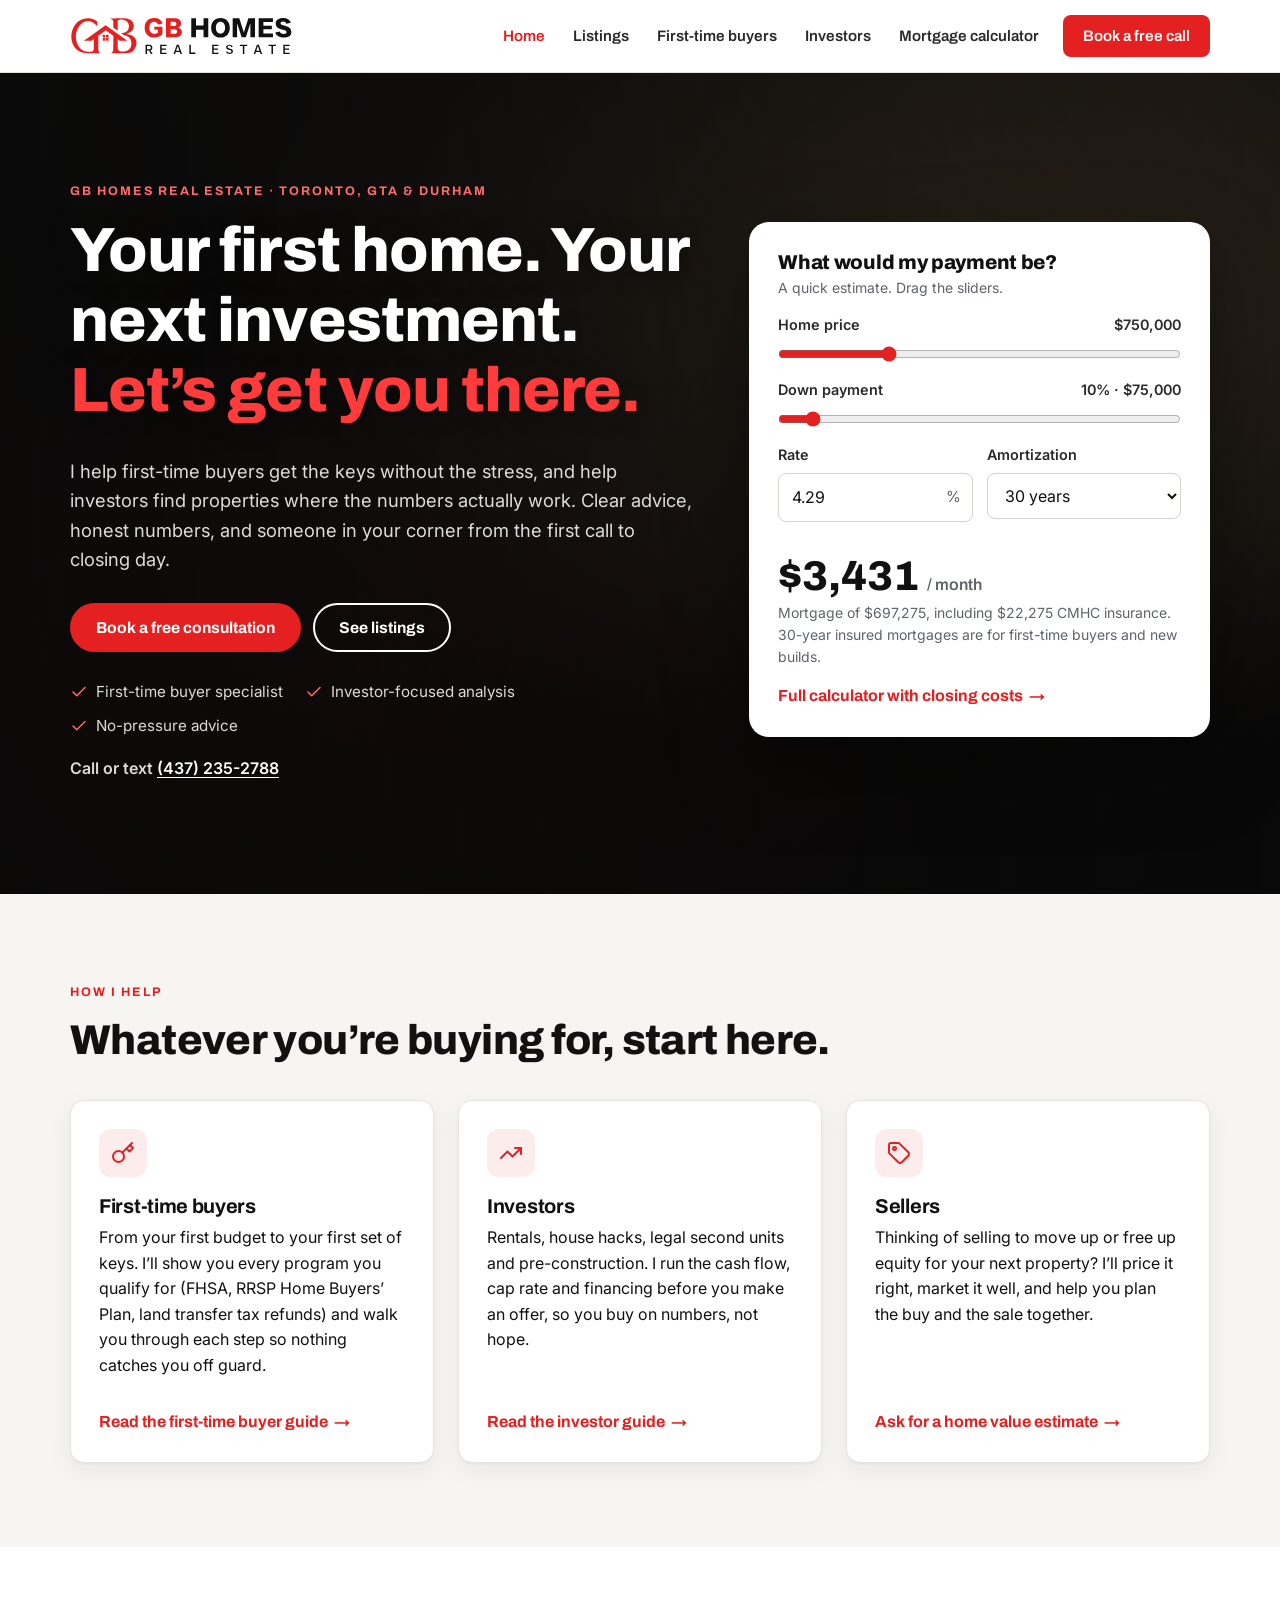
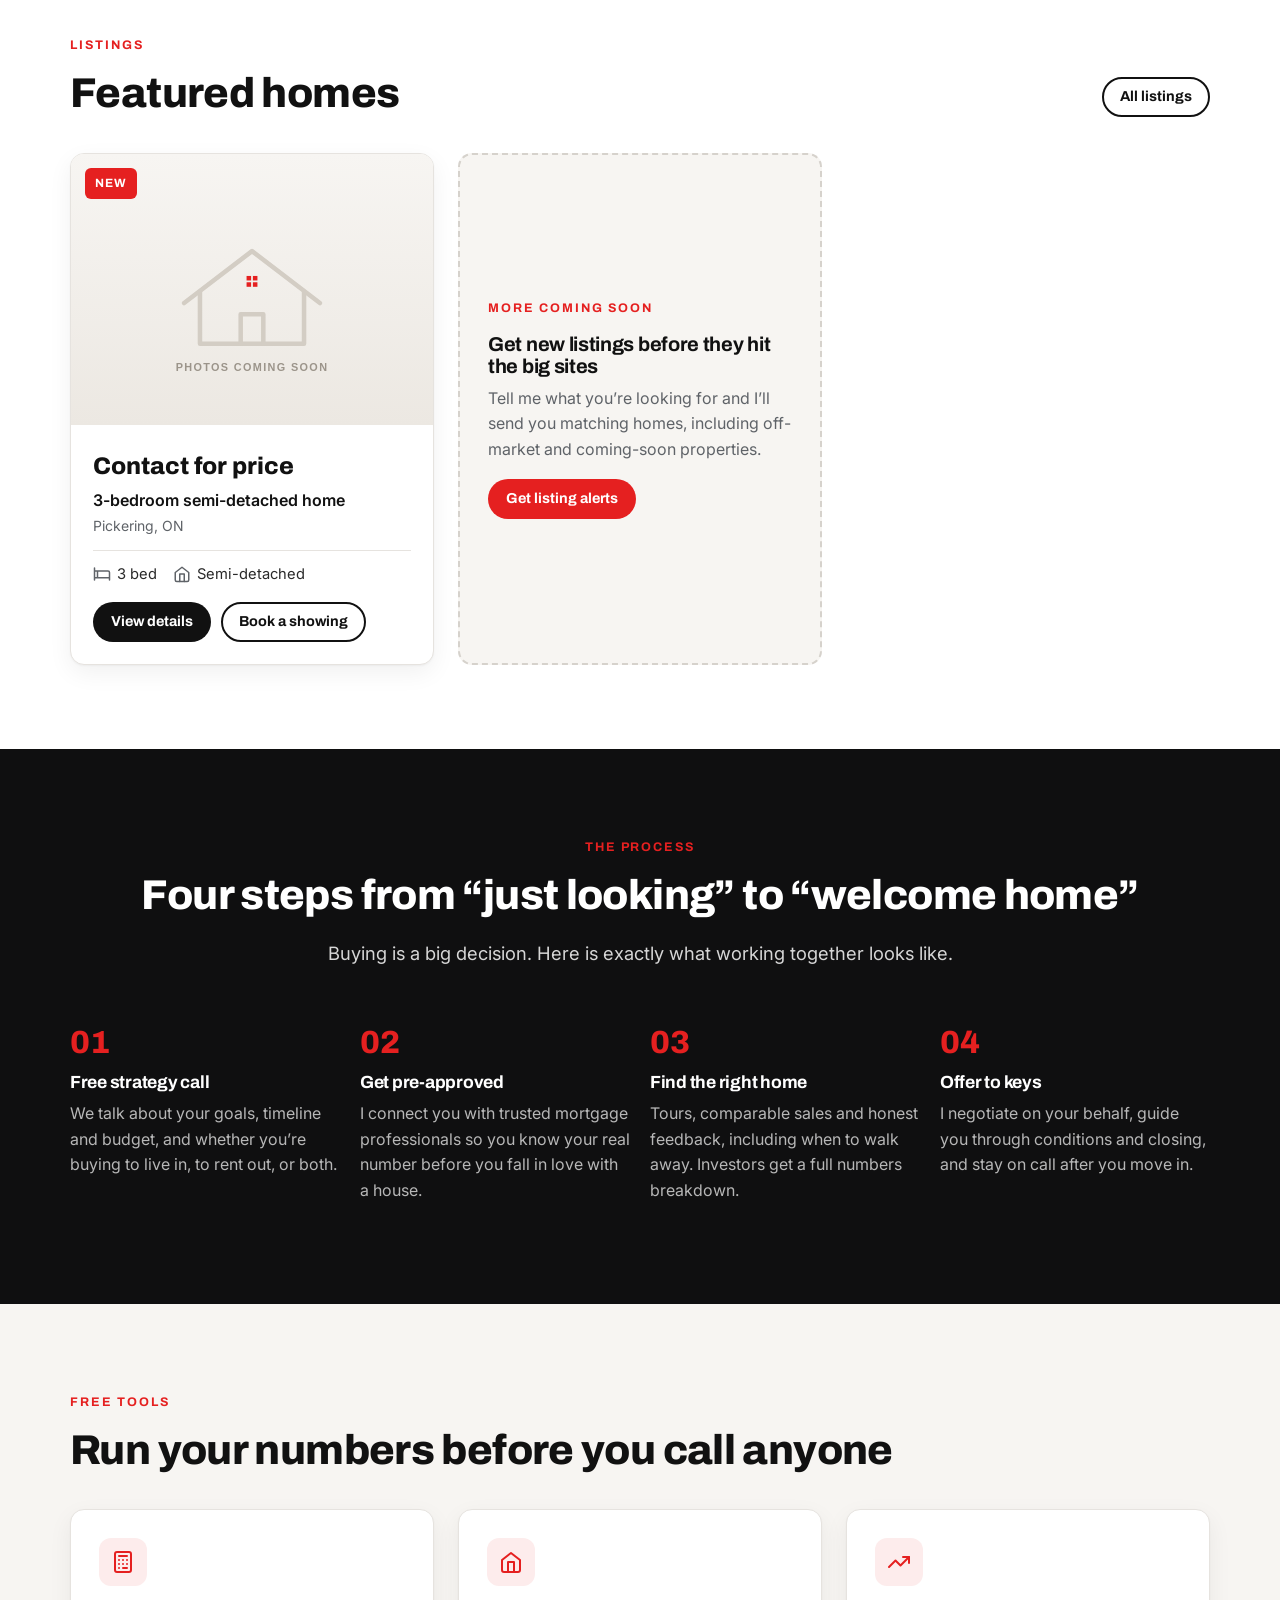
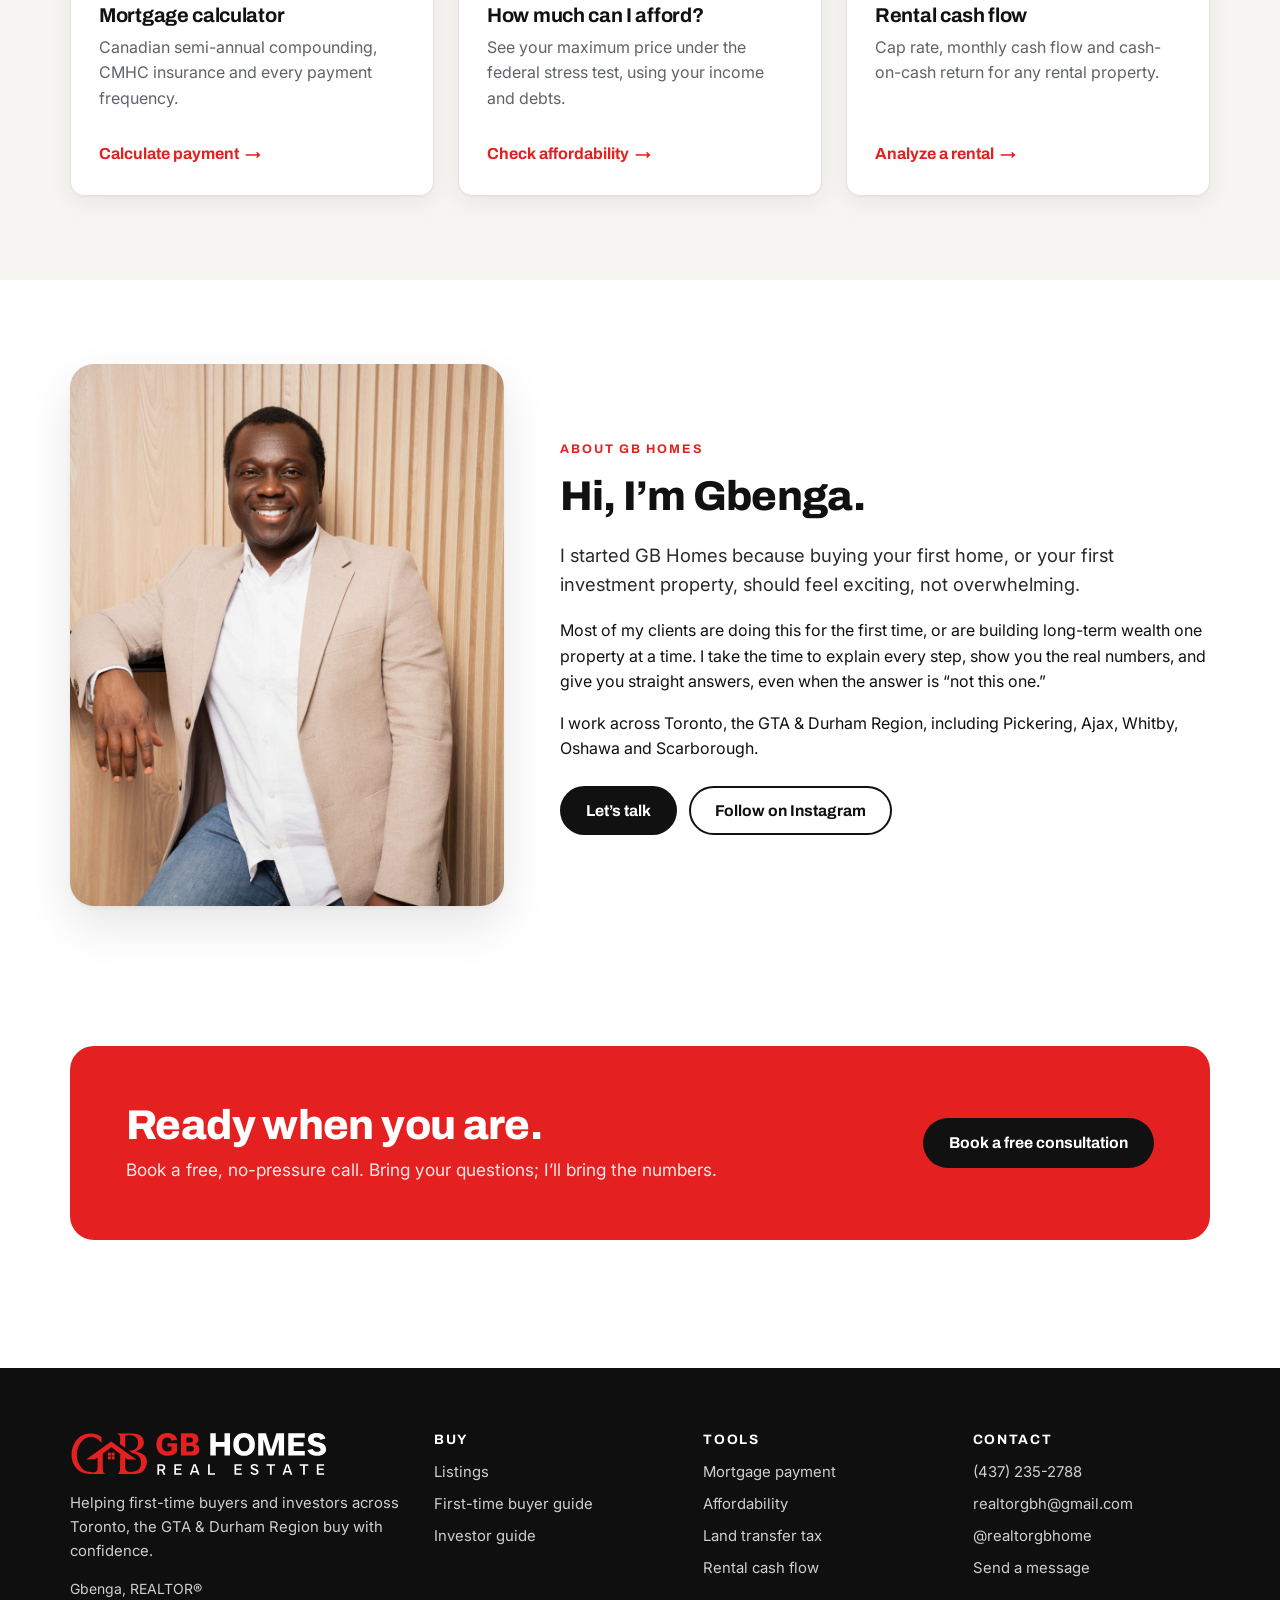
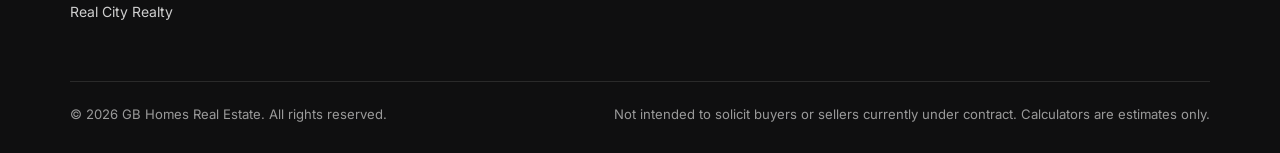
==== index.html @ 9d26df84 "Email every contact-form enquiry to realtorgbh@gmail.com Uses the free FormSubmit service alongside " ====
<!doctype html>
<html lang="en-CA" class="no-js">
<head>
<meta charset="utf-8">
<meta name="viewport" content="width=device-width, initial-scale=1">
<title>GB Homes Real Estate | First homes & investment properties in the GTA</title>
<meta name="description" content="GB Homes helps first-time buyers and investors across Toronto, the GTA and Durham Region buy with confidence. Listings, a Canadian mortgage calculator and free buyer guides.">
<meta property="og:title" content="GB Homes Real Estate | First homes & investment properties in the GTA">
<meta property="og:description" content="GB Homes helps first-time buyers and investors across Toronto, the GTA and Durham Region buy with confidence. Listings, a Canadian mortgage calculator and free buyer guides.">
<meta property="og:type" content="website">
<meta name="theme-color" content="#E52020">
<link rel="icon" href="assets/brand/mark.svg" type="image/svg+xml">
<link rel="preconnect" href="https://fonts.googleapis.com">
<link rel="preconnect" href="https://fonts.gstatic.com" crossorigin>
<link href="https://fonts.googleapis.com/css2?family=Archivo:wght@600;700;800&family=Inter:wght@400;500;600&display=swap" rel="stylesheet">
<link rel="stylesheet" href="css/styles.css?v=3b764c63">
</head>
<body>
<a class="skip-link" href="#main">Skip to content</a>
<header class="site-header">
  <div class="wrap">
    <a class="brand" href="index.html" aria-label="GB Homes Real Estate, home"><img src="assets/brand/logo-horizontal.svg" alt="GB Homes Real Estate" width="215" height="38"></a>
    <button class="nav-toggle" type="button" aria-expanded="false" aria-controls="site-nav" aria-label="Open menu"><svg viewBox="0 0 24 24" fill="none" stroke="currentColor" stroke-width="2" stroke-linecap="round" stroke-linejoin="round" aria-hidden="true"><path d="M3 6h18M3 12h18M3 18h18"/></svg></button>
    <nav class="nav" id="site-nav" aria-label="Main">
      <a href="index.html" aria-current="page">Home</a><a href="listings.html">Listings</a><a href="first-time-buyers.html">First-time buyers</a><a href="investors.html">Investors</a><a href="mortgage-calculator.html">Mortgage calculator</a>
      <a class="btn btn--red" href="contact.html">Book a free call</a>
    </nav>
  </div>
</header>
<main id="main">
<section class="hero hero--dark">
  <div class="hero-media" aria-hidden="true">
    <video id="hero-video" muted loop playsinline preload="metadata"></video>
  </div>
  <div class="wrap">
    <div>
      <span class="eyebrow">GB Homes Real Estate · Toronto, GTA &amp; Durham</span>
      <h1>Your first home. Your next investment. <span class="red">Let’s get you there.</span></h1>
      <p class="lead">I help first-time buyers get the keys without the stress, and help investors find properties where the numbers actually work. Clear advice, honest numbers, and someone in your corner from the first call to closing day.</p>
      <div class="btn-row">
        <a class="btn btn--red" href="contact.html">Book a free consultation</a>
        <a class="btn btn--ghost" href="listings.html">See listings</a>
      </div>
      <ul class="hero-points">
        <li><svg viewBox="0 0 24 24" fill="none" stroke="currentColor" stroke-width="2" stroke-linecap="round" stroke-linejoin="round" aria-hidden="true"><path d="M20 6 9 17l-5-5"/></svg> First-time buyer specialist</li>
        <li><svg viewBox="0 0 24 24" fill="none" stroke="currentColor" stroke-width="2" stroke-linecap="round" stroke-linejoin="round" aria-hidden="true"><path d="M20 6 9 17l-5-5"/></svg> Investor-focused analysis</li>
        <li><svg viewBox="0 0 24 24" fill="none" stroke="currentColor" stroke-width="2" stroke-linecap="round" stroke-linejoin="round" aria-hidden="true"><path d="M20 6 9 17l-5-5"/></svg> No-pressure advice</li>
      </ul>
      <p class="hero-call" data-config-wrap>Call or text <a data-config-href="phone" href="#"><span data-config="phone"></span></a></p>
    </div>

    <form class="quick-calc" id="quick-calc" aria-labelledby="qc-title" onsubmit="return false">
      <h2 id="qc-title">What would my payment be?</h2>
      <p class="muted small">A quick estimate. Drag the sliders.</p>
      <div class="field">
        <label for="qc-price">Home price <output id="qc-price-out"></output></label>
        <input type="range" id="qc-price" min="300000" max="2000000" step="5000" value="750000">
      </div>
      <div class="field">
        <label for="qc-down">Down payment <output id="qc-down-out"></output></label>
        <input type="range" id="qc-down" min="5" max="50" step="1" value="10">
      </div>
      <div class="field-row">
        <div class="field">
          <label for="qc-rate">Rate</label>
          <div class="input-affix suffix"><input class="input" id="qc-rate" inputmode="decimal" value="4.29"><span class="affix">%</span></div>
        </div>
        <div class="field">
          <label for="qc-amort">Amortization</label>
          <select class="input" id="qc-amort">
            <option value="25">25 years</option>
            <option value="30" selected>30 years</option>
          </select>
        </div>
      </div>
      <div class="result-big"><span id="qc-pay">—</span> <small>/ month</small></div>
      <p class="muted small" id="qc-note"></p>
      <a class="link-arrow" href="mortgage-calculator.html" id="qc-more">Full calculator with closing costs</a>
    </form>
  </div>
</section>

<section class="section section--cream">
  <div class="wrap">
    <div class="section-head">
      <div>
        <span class="eyebrow">How I help</span>
        <h2>Whatever you’re buying for, start here.</h2>
      </div>
    </div>
    <div class="grid grid-3">
      <article class="card service-card reveal">
        <div class="icon-badge"><svg viewBox="0 0 24 24" fill="none" stroke="currentColor" stroke-width="2" stroke-linecap="round" stroke-linejoin="round" aria-hidden="true"><circle cx="7.5" cy="15.5" r="5.5"/><path d="m21 2-9.6 9.6"/><path d="m15.5 7.5 3 3L22 7l-3-3"/></svg></div>
        <h3>First-time buyers</h3>
        <p>From your first budget to your first set of keys. I’ll show you every program you qualify for (FHSA, RRSP Home Buyers’ Plan, land transfer tax refunds) and walk you through each step so nothing catches you off guard.</p>
        <a class="link-arrow" href="first-time-buyers.html">Read the first-time buyer guide</a>
      </article>
      <article class="card service-card reveal">
        <div class="icon-badge"><svg viewBox="0 0 24 24" fill="none" stroke="currentColor" stroke-width="2" stroke-linecap="round" stroke-linejoin="round" aria-hidden="true"><path d="M22 7 13.5 15.5 8.5 10.5 2 17"/><path d="M16 7h6v6"/></svg></div>
        <h3>Investors</h3>
        <p>Rentals, house hacks, legal second units and pre-construction. I run the cash flow, cap rate and financing before you make an offer, so you buy on numbers, not hope.</p>
        <a class="link-arrow" href="investors.html">Read the investor guide</a>
      </article>
      <article class="card service-card reveal">
        <div class="icon-badge"><svg viewBox="0 0 24 24" fill="none" stroke="currentColor" stroke-width="2" stroke-linecap="round" stroke-linejoin="round" aria-hidden="true"><path d="M12.6 2.6A2 2 0 0 0 11.2 2H4a2 2 0 0 0-2 2v7.2a2 2 0 0 0 .6 1.4l8.7 8.7a2.4 2.4 0 0 0 3.4 0l6.6-6.6a2.4 2.4 0 0 0 0-3.4z"/><circle cx="7.5" cy="7.5" r="1.5"/></svg></div>
        <h3>Sellers</h3>
        <p>Thinking of selling to move up or free up equity for your next property? I’ll price it right, market it well, and help you plan the buy and the sale together.</p>
        <a class="link-arrow" href="contact.html">Ask for a home value estimate</a>
      </article>
    </div>
  </div>
</section>

<section class="section">
  <div class="wrap">
    <div class="section-head">
      <div>
        <span class="eyebrow">Listings</span>
        <h2>Featured homes</h2>
      </div>
      <a class="btn btn--ghost btn--sm" href="listings.html">All listings</a>
    </div>
    <div class="grid grid-3" id="featured-listings"></div>
  </div>
</section>

<section class="section section--dark">
  <div class="wrap">
    <div class="center">
      <span class="eyebrow">The process</span>
      <h2>Four steps from “just looking” to “welcome home”</h2>
      <p class="lead">Buying is a big decision. Here is exactly what working together looks like.</p>
    </div>
    <div class="steps" style="margin-top:48px">
      <div class="step reveal">
        <h3>Free strategy call</h3>
        <p class="muted">We talk about your goals, timeline and budget, and whether you’re buying to live in, to rent out, or both.</p>
      </div>
      <div class="step reveal">
        <h3>Get pre-approved</h3>
        <p class="muted">I connect you with trusted mortgage professionals so you know your real number before you fall in love with a house.</p>
      </div>
      <div class="step reveal">
        <h3>Find the right home</h3>
        <p class="muted">Tours, comparable sales and honest feedback, including when to walk away. Investors get a full numbers breakdown.</p>
      </div>
      <div class="step reveal">
        <h3>Offer to keys</h3>
        <p class="muted">I negotiate on your behalf, guide you through conditions and closing, and stay on call after you move in.</p>
      </div>
    </div>
  </div>
</section>

<section class="section section--cream">
  <div class="wrap">
    <div class="section-head">
      <div>
        <span class="eyebrow">Free tools</span>
        <h2>Run your numbers before you call anyone</h2>
      </div>
    </div>
    <div class="grid grid-3">
      <a class="card service-card reveal" href="mortgage-calculator.html" style="text-decoration:none">
        <div class="icon-badge"><svg viewBox="0 0 24 24" fill="none" stroke="currentColor" stroke-width="2" stroke-linecap="round" stroke-linejoin="round" aria-hidden="true"><rect x="4" y="2" width="16" height="20" rx="2"/><path d="M8 6h8M8 10h.01M12 10h.01M16 10h.01M8 14h.01M12 14h.01M16 14h.01M8 18h.01M12 18h4"/></svg></div>
        <h3>Mortgage calculator</h3>
        <p class="muted">Canadian semi-annual compounding, CMHC insurance and every payment frequency.</p>
        <span class="link-arrow">Calculate payment</span>
      </a>
      <a class="card service-card reveal" href="mortgage-calculator.html#afford" style="text-decoration:none">
        <div class="icon-badge"><svg viewBox="0 0 24 24" fill="none" stroke="currentColor" stroke-width="2" stroke-linecap="round" stroke-linejoin="round" aria-hidden="true"><path d="m3 10 9-7 9 7v10a2 2 0 0 1-2 2H5a2 2 0 0 1-2-2z"/><path d="M9 22V12h6v10"/></svg></div>
        <h3>How much can I afford?</h3>
        <p class="muted">See your maximum price under the federal stress test, using your income and debts.</p>
        <span class="link-arrow">Check affordability</span>
      </a>
      <a class="card service-card reveal" href="investors.html#calculator" style="text-decoration:none">
        <div class="icon-badge"><svg viewBox="0 0 24 24" fill="none" stroke="currentColor" stroke-width="2" stroke-linecap="round" stroke-linejoin="round" aria-hidden="true"><path d="M22 7 13.5 15.5 8.5 10.5 2 17"/><path d="M16 7h6v6"/></svg></div>
        <h3>Rental cash flow</h3>
        <p class="muted">Cap rate, monthly cash flow and cash-on-cash return for any rental property.</p>
        <span class="link-arrow">Analyze a rental</span>
      </a>
    </div>
  </div>
</section>

<section class="section">
  <div class="wrap about">
    <figure class="about-photo reveal"><img src="assets/photos/gbenga.jpg" alt="Gbenga of GB Homes Real Estate, smiling, in a beige blazer" width="960" height="1200" loading="lazy"></figure>
    <div class="reveal">
      <span class="eyebrow">About GB Homes</span>
      <h2>Hi, I’m <span data-config="agentName">Gbenga</span>.</h2>
      <p class="lead">I started GB Homes because buying your first home, or your first investment property, should feel exciting, not overwhelming.</p>
      <p>Most of my clients are doing this for the first time, or are building long-term wealth one property at a time. I take the time to explain every step, show you the real numbers, and give you straight answers, even when the answer is “not this one.”</p>
      <p>I work across <span data-config="serviceArea">Toronto, the GTA &amp; Durham Region</span>, including Pickering, Ajax, Whitby, Oshawa and Scarborough.</p>
      <div class="btn-row" style="margin-top:24px">
        <a class="btn btn--ink" href="contact.html">Let’s talk</a>
        <a class="btn btn--ghost" data-config-href="instagram" href="#" rel="noopener">Follow on Instagram</a>
      </div>
    </div>
  </div>
</section>

<section class="section--tight">
  <div class="wrap">
    <div class="cta-band">
      <div>
        <h2>Ready when you are.</h2>
        <p>Book a free, no-pressure call. Bring your questions; I’ll bring the numbers.</p>
      </div>
      <a class="btn btn--ink" href="contact.html">Book a free consultation</a>
    </div>
  </div>
</section>
<div style="height:72px"></div>
</main>
<footer class="site-footer">
  <div class="wrap">
    <div class="footer-grid">
      <div>
        <img class="footer-logo" src="assets/brand/logo-horizontal-white.svg" alt="GB Homes Real Estate" width="250" height="44">
        <p>Helping first-time buyers and investors across <span data-config="serviceArea">Toronto, the GTA &amp; Durham Region</span> buy with confidence.</p>
        <p class="small"><span data-config="agentName">Gbenga</span>, <span data-config="registeredTitle"></span><br><span data-config="brokerageName"></span><span data-config-wrap><br><span data-config="brokerageAddress"></span></span></p>
      </div>
      <div>
        <h4>Buy</h4>
        <ul>
          <li><a href="listings.html">Listings</a></li>
          <li><a href="first-time-buyers.html">First-time buyer guide</a></li>
          <li><a href="investors.html">Investor guide</a></li>
        </ul>
      </div>
      <div>
        <h4>Tools</h4>
        <ul>
          <li><a href="mortgage-calculator.html">Mortgage payment</a></li>
          <li><a href="mortgage-calculator.html#afford">Affordability</a></li>
          <li><a href="mortgage-calculator.html#closing">Land transfer tax</a></li>
          <li><a href="investors.html#calculator">Rental cash flow</a></li>
        </ul>
      </div>
      <div>
        <h4>Contact</h4>
        <ul>
          <li data-config-wrap><a data-config-href="phone" href="#"><span data-config="phone"></span></a></li>
          <li data-config-wrap><a data-config-href="email" href="#"><span data-config="email"></span></a></li>
          <li data-config-wrap><a data-config-href="instagram" href="#" rel="noopener"><span data-config="instagram"></span></a></li>
          <li><a href="contact.html">Send a message</a></li>
        </ul>
      </div>
    </div>
    <div class="footer-bottom">
      <span>© <span data-year>2026</span> GB Homes Real Estate. All rights reserved.</span>
      <span>Not intended to solicit buyers or sellers currently under contract. Calculators are estimates only.</span>
    </div>
  </div>
</footer>
<script src="js/config.js?v=3b764c63"></script>
<script src="js/supabase.js?v=3b764c63"></script>
<script src="js/site.js?v=3b764c63"></script>
<script src="js/finance.js?v=3b764c63"></script>
<script src="js/listings-data.js?v=3b764c63"></script>
<script src="js/listings.js?v=3b764c63"></script>
<script src="js/home.js?v=3b764c63"></script>
</body>
</html>
---- css/styles.css ----
/* ==========================================================================
   GB Homes Real Estate — site styles
   Brand colours come from the GB Homes logo: red #E52020 and near-black ink.
   ========================================================================== */

:root {
  --red: #e52020;
  --red-dark: #b81414;
  --red-tint: #fdecec;
  --ink: #111111;
  --ink-2: #2a2a2a;
  --muted: #5f6368;
  --line: #e6e3df;
  --paper: #ffffff;
  --cream: #f7f5f2;
  --dark: #0f0f10;
  --ok: #1d7a46;
  --ok-tint: #e7f4ec;
  --warn: #9a5b00;
  --warn-tint: #fff4e0;

  --font-head: "Archivo", "Helvetica Neue", Arial, sans-serif;
  --font-body: "Inter", "Helvetica Neue", Arial, sans-serif;

  --radius: 14px;
  --radius-sm: 8px;
  --shadow: 0 1px 2px rgba(0, 0, 0, 0.04), 0 8px 24px rgba(0, 0, 0, 0.06);
  --shadow-lg: 0 2px 4px rgba(0, 0, 0, 0.04), 0 20px 48px rgba(0, 0, 0, 0.10);
  --wrap: 1180px;
}

*,
*::before,
*::after { box-sizing: border-box; }

html { scroll-behavior: smooth; -webkit-text-size-adjust: 100%; }
@media (prefers-reduced-motion: reduce) {
  html { scroll-behavior: auto; }
  *, *::before, *::after { animation: none !important; transition: none !important; }
}

body {
  margin: 0;
  font-family: var(--font-body);
  font-size: 16px;
  line-height: 1.6;
  color: var(--ink);
  background: var(--paper);
  -webkit-font-smoothing: antialiased;
}

img, svg { max-width: 100%; display: block; }
a { color: inherit; }
p { margin: 0 0 1em; }
h1, h2, h3, h4 {
  font-family: var(--font-head);
  line-height: 1.12;
  margin: 0 0 0.5em;
  letter-spacing: -0.015em;
}
h1 { font-size: clamp(2.2rem, 5.2vw, 3.9rem); font-weight: 800; }
h2 { font-size: clamp(1.7rem, 3.4vw, 2.6rem); font-weight: 800; }
h3 { font-size: 1.25rem; font-weight: 700; }
h4 { font-size: 1.05rem; font-weight: 700; }

.wrap { width: 100%; max-width: var(--wrap); margin: 0 auto; padding: 0 20px; }
.section { padding: 84px 0; }
.section--tight { padding: 56px 0; }
.section--cream { background: var(--cream); }
.section--dark { background: var(--dark); color: #fff; }
.section--dark .muted { color: #b7b7b7; }

.eyebrow {
  display: inline-block;
  font-family: var(--font-head);
  font-size: 0.78rem;
  font-weight: 700;
  letter-spacing: 0.16em;
  text-transform: uppercase;
  color: var(--red);
  margin-bottom: 14px;
}
.lead { font-size: 1.15rem; color: var(--ink-2); max-width: 640px; }
.section--dark .lead { color: #d6d6d6; }
.muted { color: var(--muted); }
.red { color: var(--red); }
.center { text-align: center; }
.center .lead { margin-left: auto; margin-right: auto; }
.small { font-size: 0.875rem; }
.visually-hidden {
  position: absolute !important; width: 1px; height: 1px; overflow: hidden;
  clip: rect(0 0 0 0); white-space: nowrap;
}

.skip-link {
  position: absolute; left: 12px; top: -48px; z-index: 100;
  background: var(--ink); color: #fff; padding: 10px 14px; border-radius: 6px;
}
.skip-link:focus { top: 12px; }

:focus-visible { outline: 3px solid var(--red); outline-offset: 2px; }

/* ---------- Buttons ---------- */
.btn {
  display: inline-flex; align-items: center; justify-content: center; gap: 8px;
  font-family: var(--font-head); font-weight: 700; font-size: 0.98rem;
  padding: 14px 24px; border-radius: 999px; border: 2px solid transparent;
  text-decoration: none; cursor: pointer; transition: transform 0.15s ease, background 0.15s ease, color 0.15s ease, border-color 0.15s ease;
  line-height: 1.1; white-space: nowrap;
}
.btn:hover { transform: translateY(-1px); }
.btn--red { background: var(--red); color: #fff; }
.btn--red:hover { background: var(--red-dark); }
.btn--ink { background: var(--ink); color: #fff; }
.btn--ink:hover { background: #000; }
.btn--ghost { background: transparent; border-color: currentColor; }
.btn--ghost:hover { background: var(--ink); border-color: var(--ink); color: #fff; }
.section--dark .btn--ghost:hover, .hero--dark .btn--ghost:hover { background: #fff; border-color: #fff; color: var(--ink); }
.btn--sm { padding: 10px 16px; font-size: 0.9rem; }
.btn-row { display: flex; flex-wrap: wrap; gap: 12px; }

/* ---------- Header ---------- */
.site-header {
  position: sticky; top: 0; z-index: 50;
  background: rgba(255, 255, 255, 0.94);
  backdrop-filter: saturate(160%) blur(10px);
  -webkit-backdrop-filter: saturate(160%) blur(10px);
  border-bottom: 1px solid var(--line);
}
.site-header .wrap { display: flex; align-items: center; justify-content: space-between; height: 72px; gap: 20px; }
.brand { display: flex; align-items: center; text-decoration: none; flex-shrink: 0; }
.brand img { height: 38px; width: auto; }

.nav { display: flex; align-items: center; gap: 4px; }
.nav a {
  font-family: var(--font-head); font-weight: 600; font-size: 0.95rem; text-decoration: none;
  padding: 8px 12px; border-radius: 8px; color: var(--ink-2);
}
.nav a:hover { color: var(--red); }
.nav a[aria-current="page"] { color: var(--red); }
.nav .btn { margin-left: 8px; color: #fff; padding: 11px 18px; }
.nav .btn:hover { color: #fff; }

.nav-toggle {
  display: none; background: none; border: 0; padding: 8px; cursor: pointer; color: var(--ink);
}
.nav-toggle svg { width: 28px; height: 28px; }

@media (max-width: 960px) {
  .nav-toggle { display: inline-flex; }
  .nav {
    position: fixed; inset: 72px 0 auto 0; flex-direction: column; align-items: stretch;
    background: #fff; border-bottom: 1px solid var(--line); padding: 12px 20px 24px;
    box-shadow: var(--shadow-lg); display: none; max-height: calc(100vh - 72px); overflow: auto;
  }
  .nav.is-open { display: flex; }
  .nav a { padding: 14px 6px; font-size: 1.05rem; border-bottom: 1px solid var(--line); border-radius: 0; }
  .nav .btn { margin: 16px 0 0; border-bottom: 0; border-radius: 999px; }
  .brand img { height: 32px; }
}

/* ---------- Hero ---------- */
.hero { padding: 72px 0 84px; position: relative; overflow: hidden; }
.hero::before {
  content: ""; position: absolute; right: -180px; top: -160px; width: 560px; height: 560px;
  background: radial-gradient(circle at center, var(--red-tint) 0%, rgba(253, 236, 236, 0) 70%);
  pointer-events: none;
}
.hero .wrap { position: relative; display: grid; grid-template-columns: 1.15fr 0.85fr; gap: 56px; align-items: center; }
.hero h1 .red { color: var(--red); }
.hero .lead { margin-bottom: 28px; }
.hero-points { list-style: none; padding: 0; margin: 28px 0 0; display: flex; flex-wrap: wrap; gap: 10px 22px; color: var(--ink-2); font-size: 0.95rem; }
.hero-points li { display: flex; align-items: center; gap: 8px; }
.hero-points svg { width: 18px; height: 18px; color: var(--red); flex-shrink: 0; }

.page-hero { padding: 64px 0 48px; background: var(--cream); border-bottom: 1px solid var(--line); }
.page-hero h1 { font-size: clamp(2rem, 4.4vw, 3.2rem); }
.page-hero .lead { margin-bottom: 0; }

@media (max-width: 900px) {
  .hero { padding: 44px 0 60px; }
  .hero .wrap { grid-template-columns: 1fr; gap: 36px; }
}

/* ---------- Cards / grids ---------- */
.grid { display: grid; gap: 24px; }
.grid-2 { grid-template-columns: repeat(2, minmax(0, 1fr)); }
.grid-3 { grid-template-columns: repeat(3, minmax(0, 1fr)); }
.grid-4 { grid-template-columns: repeat(4, minmax(0, 1fr)); }
@media (max-width: 900px) { .grid-3, .grid-4 { grid-template-columns: repeat(2, minmax(0, 1fr)); } }
@media (max-width: 640px) { .grid-2, .grid-3, .grid-4 { grid-template-columns: 1fr; } }

.card {
  background: #fff; border: 1px solid var(--line); border-radius: var(--radius);
  padding: 28px; box-shadow: var(--shadow);
}
.card--flat { box-shadow: none; }
.card h3 { margin-bottom: 8px; }
.card p:last-child { margin-bottom: 0; }

.icon-badge {
  width: 48px; height: 48px; border-radius: 12px; background: var(--red-tint); color: var(--red);
  display: grid; place-items: center; margin-bottom: 18px;
}
.icon-badge svg { width: 24px; height: 24px; }

.service-card { display: flex; flex-direction: column; }
.service-card .link-arrow { margin-top: auto; padding-top: 14px; }

.link-arrow {
  display: inline-flex; align-items: center; gap: 6px; font-family: var(--font-head);
  font-weight: 700; color: var(--red); text-decoration: none;
}
.link-arrow::after { content: "→"; transition: transform 0.15s ease; }
.link-arrow:hover::after { transform: translateX(3px); }

.section-head { display: flex; justify-content: space-between; align-items: flex-end; gap: 24px; margin-bottom: 36px; flex-wrap: wrap; }
.section-head h2 { margin-bottom: 0; }

/* ---------- Steps ---------- */
.steps { counter-reset: step; display: grid; gap: 20px; grid-template-columns: repeat(4, minmax(0, 1fr)); }
.step { position: relative; padding-top: 56px; }
.step::before {
  counter-increment: step; content: counter(step, decimal-leading-zero);
  position: absolute; top: 0; left: 0; font-family: var(--font-head); font-weight: 800; font-size: 2rem; color: var(--red);
}
.step h3 { font-size: 1.1rem; }
@media (max-width: 900px) { .steps { grid-template-columns: repeat(2, minmax(0, 1fr)); } }
@media (max-width: 560px) { .steps { grid-template-columns: 1fr; } }

/* ---------- Quick calculator (hero) ---------- */
.quick-calc { background: #fff; border-radius: 20px; box-shadow: var(--shadow-lg); border: 1px solid var(--line); padding: 28px; }
.quick-calc h2 { font-size: 1.25rem; margin-bottom: 4px; }
.quick-calc .result-big { font-family: var(--font-head); font-size: 2.6rem; font-weight: 800; line-height: 1; margin: 18px 0 4px; }
.quick-calc .result-big small { font-size: 1rem; font-weight: 600; color: var(--muted); }

/* ---------- Forms ---------- */
.field { display: flex; flex-direction: column; gap: 6px; margin-bottom: 16px; }
.field label, .field .label { font-weight: 600; font-size: 0.9rem; color: var(--ink-2); display: flex; justify-content: space-between; gap: 8px; }
.field .hint { font-size: 0.8rem; color: var(--muted); font-weight: 400; }
.input, select.input, textarea.input {
  width: 100%; font: inherit; font-size: 1rem; color: var(--ink); background: #fff;
  border: 1.5px solid #d6d2cc; border-radius: var(--radius-sm); padding: 11px 13px;
  transition: border-color 0.15s ease, box-shadow 0.15s ease;
}
.input:focus { outline: none; border-color: var(--ink); box-shadow: 0 0 0 3px rgba(17, 17, 17, 0.08); }
textarea.input { min-height: 130px; resize: vertical; }

.input-affix { position: relative; display: flex; align-items: center; }
.input-affix .input { padding-left: 28px; }
.input-affix .affix { position: absolute; left: 12px; color: var(--muted); pointer-events: none; font-size: 0.95rem; }
.input-affix.suffix .input { padding-left: 13px; padding-right: 34px; }
.input-affix.suffix .affix { left: auto; right: 12px; }

.field-row { display: grid; grid-template-columns: 1fr 1fr; gap: 14px; }
@media (max-width: 480px) { .field-row { grid-template-columns: 1fr; } }

input[type="range"] { width: 100%; accent-color: var(--red); margin: 4px 0 0; }

.check { display: flex; gap: 10px; align-items: flex-start; font-size: 0.95rem; cursor: pointer; margin-bottom: 10px; }
.check input { width: 18px; height: 18px; margin-top: 3px; accent-color: var(--red); flex-shrink: 0; }

.seg { display: inline-flex; background: var(--cream); border: 1px solid var(--line); border-radius: 999px; padding: 4px; flex-wrap: wrap; }
.seg button {
  font: inherit; font-family: var(--font-head); font-weight: 700; font-size: 0.92rem; border: 0; background: transparent;
  padding: 10px 18px; border-radius: 999px; cursor: pointer; color: var(--ink-2);
}
.seg button[aria-selected="true"] { background: var(--ink); color: #fff; }

/* ---------- Calculator layout ---------- */
.calc { display: grid; grid-template-columns: 400px 1fr; gap: 28px; align-items: start; }
@media (max-width: 960px) { .calc { grid-template-columns: 1fr; } }
.calc-panel { position: sticky; top: 96px; }
@media (max-width: 960px) { .calc-panel { position: static; } }

.result-hero { background: var(--dark); color: #fff; border-radius: var(--radius); padding: 28px; margin-bottom: 20px; }
.result-hero .label { color: #bdbdbd; font-size: 0.9rem; font-weight: 600; }
.result-hero .value { font-family: var(--font-head); font-size: clamp(2.2rem, 5vw, 3.2rem); font-weight: 800; line-height: 1.05; margin: 6px 0 4px; }
.result-hero .sub { color: #cfcfcf; font-size: 0.95rem; }

.stats { display: grid; grid-template-columns: repeat(auto-fit, minmax(160px, 1fr)); gap: 12px; margin-bottom: 20px; }
.stat { background: #fff; border: 1px solid var(--line); border-radius: 12px; padding: 16px; }
.stat .label { font-size: 0.82rem; color: var(--muted); font-weight: 600; }
.stat .value { font-family: var(--font-head); font-size: 1.35rem; font-weight: 800; margin-top: 2px; }
.stat--good .value { color: var(--ok); }
.stat--bad .value { color: var(--red); }

.notice { border-radius: 10px; padding: 12px 14px; font-size: 0.92rem; margin-bottom: 16px; border: 1px solid; }
.notice--info { background: var(--cream); border-color: var(--line); color: var(--ink-2); }
.notice--warn { background: var(--warn-tint); border-color: #f1d49c; color: var(--warn); }
.notice--ok { background: var(--ok-tint); border-color: #b9dec8; color: var(--ok); }
.notice--red { background: var(--red-tint); border-color: #f5b9b9; color: var(--red-dark); }

.breakdown { width: 100%; border-collapse: collapse; font-size: 0.95rem; }
.breakdown td { padding: 10px 0; border-bottom: 1px solid var(--line); }
.breakdown td:last-child { text-align: right; font-weight: 600; font-variant-numeric: tabular-nums; }
.breakdown tr.total td { border-bottom: 0; border-top: 2px solid var(--ink); font-weight: 800; font-family: var(--font-head); font-size: 1.05rem; padding-top: 12px; }
.breakdown tr.minus td:last-child { color: var(--ok); }

.table-scroll { overflow-x: auto; -webkit-overflow-scrolling: touch; }
.amort-table { width: 100%; border-collapse: collapse; font-size: 0.9rem; font-variant-numeric: tabular-nums; min-width: 520px; }
.amort-table th, .amort-table td { padding: 9px 10px; text-align: right; border-bottom: 1px solid var(--line); }
.amort-table th:first-child, .amort-table td:first-child { text-align: left; }
.amort-table th { font-family: var(--font-head); font-size: 0.8rem; text-transform: uppercase; letter-spacing: 0.06em; color: var(--muted); }
.amort-table tr.term-end td { background: var(--red-tint); }

.chart { width: 100%; height: auto; }
.chart-legend { display: flex; gap: 18px; flex-wrap: wrap; font-size: 0.85rem; color: var(--muted); margin-top: 10px; }
.chart-legend span { display: inline-flex; align-items: center; gap: 6px; }
.chart-legend i { width: 12px; height: 12px; border-radius: 3px; display: inline-block; }

.bar-split { display: flex; height: 14px; border-radius: 999px; overflow: hidden; background: var(--line); margin: 10px 0 8px; }
.bar-split > div { height: 100%; transition: width 0.3s ease; }

details.disclosure { border: 1px solid var(--line); border-radius: 12px; background: #fff; }
details.disclosure > summary {
  cursor: pointer; list-style: none; padding: 16px 18px; font-family: var(--font-head); font-weight: 700;
  display: flex; justify-content: space-between; align-items: center; gap: 12px;
}
details.disclosure > summary::-webkit-details-marker { display: none; }
details.disclosure > summary::after { content: "+"; font-size: 1.4rem; color: var(--red); line-height: 1; }
details.disclosure[open] > summary::after { content: "−"; }
details.disclosure > .disclosure-body { padding: 0 18px 18px; }
.faq details.disclosure { margin-bottom: 12px; }

/* ---------- Listings ---------- */
.filters { display: flex; flex-wrap: wrap; gap: 12px; align-items: flex-end; margin-bottom: 28px; }
.filters .field { margin-bottom: 0; min-width: 160px; flex: 1; }
.listing-card { overflow: hidden; padding: 0; display: flex; flex-direction: column; transition: transform 0.15s ease, box-shadow 0.15s ease; }
.listing-card:hover { transform: translateY(-3px); box-shadow: var(--shadow-lg); }
.listing-media { position: relative; aspect-ratio: 4 / 3; background: var(--cream); overflow: hidden; }
.listing-media img { width: 100%; height: 100%; object-fit: cover; }
.listing-badge {
  position: absolute; top: 14px; left: 14px; background: var(--red); color: #fff; font-family: var(--font-head);
  font-weight: 700; font-size: 0.75rem; letter-spacing: 0.08em; text-transform: uppercase; padding: 6px 10px; border-radius: 6px;
}
.listing-badge--ink { background: var(--ink); }
.listing-body { padding: 22px; display: flex; flex-direction: column; flex: 1; }
.listing-price { font-family: var(--font-head); font-weight: 800; font-size: 1.5rem; }
.listing-title { font-weight: 600; margin: 2px 0 2px; }
.listing-meta { display: flex; gap: 16px; flex-wrap: wrap; color: var(--ink-2); font-size: 0.92rem; margin: 12px 0 16px; padding-top: 12px; border-top: 1px solid var(--line); }
.listing-meta span { display: inline-flex; align-items: center; gap: 6px; }
.listing-meta svg { width: 18px; height: 18px; color: var(--muted); }
.listing-actions { margin-top: auto; display: flex; gap: 10px; flex-wrap: wrap; }

.coming-card {
  border: 2px dashed #d6d2cc; background: var(--cream); box-shadow: none; display: flex; flex-direction: column;
  justify-content: center; align-items: flex-start; min-height: 360px;
}

/* Listing dialog */
dialog.listing-dialog {
  border: 0; border-radius: 18px; padding: 0; width: min(920px, calc(100vw - 32px)); max-height: calc(100vh - 48px);
  box-shadow: 0 30px 80px rgba(0, 0, 0, 0.35);
}
dialog.listing-dialog::backdrop { background: rgba(10, 10, 10, 0.6); }
.dialog-inner { display: grid; grid-template-columns: 1.1fr 0.9fr; }
.dialog-inner .listing-media { aspect-ratio: auto; min-height: 100%; }
.dialog-content { padding: 30px; overflow: auto; max-height: calc(100vh - 48px); }
.dialog-close {
  position: absolute; top: 12px; right: 12px; z-index: 2; width: 40px; height: 40px; border-radius: 50%; border: 0;
  background: #fff; box-shadow: var(--shadow); cursor: pointer; font-size: 1.4rem; line-height: 1;
}
.feature-list { list-style: none; padding: 0; margin: 0 0 20px; display: grid; gap: 8px; }
.feature-list li { display: flex; gap: 10px; }
.feature-list li::before { content: ""; width: 8px; height: 8px; border-radius: 50%; background: var(--red); margin-top: 9px; flex-shrink: 0; }
@media (max-width: 760px) {
  .dialog-inner { grid-template-columns: 1fr; }
  .dialog-inner .listing-media { aspect-ratio: 16 / 10; min-height: 0; }
}

/* ---------- Guides ---------- */
.guide-layout { display: grid; grid-template-columns: 240px 1fr; gap: 48px; align-items: start; }
.toc { position: sticky; top: 96px; font-size: 0.92rem; }
.toc ol { list-style: none; padding: 0; margin: 0; border-left: 2px solid var(--line); }
.toc a { display: block; padding: 7px 14px; text-decoration: none; color: var(--muted); margin-left: -2px; border-left: 2px solid transparent; }
.toc a:hover, .toc a.is-active { color: var(--ink); border-left-color: var(--red); }
@media (max-width: 960px) {
  .guide-layout { grid-template-columns: 1fr; }
  .toc { position: static; }
  .toc ol { display: flex; flex-wrap: wrap; gap: 6px; border: 0; }
  .toc a { border: 1px solid var(--line); border-radius: 999px; padding: 6px 12px; margin: 0; }
}

.prose { max-width: 760px; }
.prose h2 { margin-top: 64px; scroll-margin-top: 96px; }
.prose h2:first-child { margin-top: 0; }
.prose h3 { margin-top: 28px; }
.prose ul, .prose ol { padding-left: 1.2em; margin: 0 0 1em; }
.prose li { margin-bottom: 6px; }

.callout { border-left: 4px solid var(--red); background: var(--cream); padding: 18px 20px; border-radius: 0 12px 12px 0; margin: 24px 0; }
.callout p:last-child { margin-bottom: 0; }

.program-grid { display: grid; grid-template-columns: repeat(2, minmax(0, 1fr)); gap: 16px; margin: 20px 0; }
@media (max-width: 640px) { .program-grid { grid-template-columns: 1fr; } }
.program { border: 1px solid var(--line); border-radius: 12px; padding: 20px; background: #fff; }
.program .amount { font-family: var(--font-head); font-weight: 800; font-size: 1.5rem; color: var(--red); line-height: 1.1; }
.program h4 { margin: 6px 0 6px; }
.program p { font-size: 0.93rem; color: var(--ink-2); margin: 0; }

.checklist-card { margin: 20px 0; }
.progress { height: 8px; background: var(--line); border-radius: 999px; overflow: hidden; margin: 8px 0 18px; }
.progress > div { height: 100%; background: var(--red); width: 0; transition: width 0.3s ease; }

/* ---------- CTA band ---------- */
.cta-band { background: var(--red); color: #fff; border-radius: 24px; padding: 56px; display: grid; grid-template-columns: 1fr auto; gap: 28px; align-items: center; }
.cta-band h2 { margin-bottom: 8px; }
.cta-band p { margin: 0; color: rgba(255, 255, 255, 0.9); font-size: 1.08rem; }
.cta-band .btn--ink:hover { background: #000; }
@media (max-width: 760px) { .cta-band { grid-template-columns: 1fr; padding: 36px 26px; } }

/* ---------- About ---------- */
.about { display: grid; grid-template-columns: 0.8fr 1.2fr; gap: 56px; align-items: center; }
.about-mark { background: var(--cream); border-radius: 24px; padding: 48px; display: grid; place-items: center; aspect-ratio: 1; }
.about-mark img { width: 80%; }
@media (max-width: 860px) { .about { grid-template-columns: 1fr; gap: 32px; } .about-mark { aspect-ratio: 16/9; padding: 32px; } .about-mark img { width: 50%; } }

/* ---------- Contact ---------- */
.contact-grid { display: grid; grid-template-columns: 1.2fr 0.8fr; gap: 40px; align-items: start; }
@media (max-width: 900px) { .contact-grid { grid-template-columns: 1fr; } }
.contact-list { list-style: none; padding: 0; margin: 0; display: grid; gap: 18px; }
.contact-list li { display: flex; gap: 14px; align-items: flex-start; }
.contact-list .icon-badge { margin: 0; flex-shrink: 0; width: 42px; height: 42px; }
.contact-list strong { display: block; font-family: var(--font-head); }
.form-status { margin-top: 14px; }

/* ---------- Footer ---------- */
.site-footer { background: var(--dark); color: #cfcfcf; padding: 64px 0 28px; font-size: 0.93rem; }
.footer-grid { display: grid; grid-template-columns: 1.4fr 1fr 1fr 1fr; gap: 32px; }
@media (max-width: 860px) { .footer-grid { grid-template-columns: 1fr 1fr; } }
@media (max-width: 520px) { .footer-grid { grid-template-columns: 1fr; } }
.site-footer img.footer-logo { height: 44px; width: auto; margin-bottom: 16px; }
.site-footer h4 { color: #fff; font-size: 0.85rem; letter-spacing: 0.12em; text-transform: uppercase; margin-bottom: 14px; }
.site-footer ul { list-style: none; padding: 0; margin: 0; display: grid; gap: 8px; }
.site-footer a { color: #cfcfcf; text-decoration: none; }
.site-footer a:hover { color: #fff; }
.footer-bottom { border-top: 1px solid #2a2a2a; margin-top: 44px; padding-top: 22px; display: flex; flex-wrap: wrap; justify-content: space-between; gap: 12px; font-size: 0.82rem; color: #9a9a9a; }
.placeholder { background: #fff3b0; color: #5a4a00; padding: 0 4px; border-radius: 3px; }
.site-footer .placeholder { background: #4a3f00; color: #ffe680; }

/* ---------- Reveal on scroll ---------- */
.reveal { opacity: 0; transform: translateY(14px); transition: opacity 0.6s ease, transform 0.6s ease; }
.reveal.is-visible { opacity: 1; transform: none; }
.no-js .reveal { opacity: 1; transform: none; }
.prose .card h3:first-child { margin-top: 0; }

/* ---------- Agent photo ---------- */
.about-photo { margin: 0; border-radius: 24px; overflow: hidden; aspect-ratio: 4 / 5; background: var(--cream); box-shadow: var(--shadow-lg); max-width: 100%; }
.about-photo img { width: 100%; height: 100%; object-fit: cover; object-position: center top; }
@media (max-width: 860px) { .about-photo { max-width: 420px; } }
.hero-call { margin: 18px 0 0; font-weight: 600; color: var(--ink-2); }
.hero-call a { color: var(--red); text-decoration: none; }
.hero-call a:hover { text-decoration: underline; }
.agent-card { display: flex; align-items: center; gap: 16px; margin-bottom: 22px; padding-bottom: 20px; border-bottom: 1px solid var(--line); }
.agent-card img { width: 72px; height: 72px; border-radius: 50%; object-fit: cover; flex-shrink: 0; }
.agent-card strong { display: block; font-family: var(--font-head); font-size: 1.1rem; }

/* ---------- Cinematic video hero ---------- */
.hero--dark {
  color: #fff;
  background:
    radial-gradient(ellipse at 75% 30%, rgba(196, 150, 96, 0.28) 0%, rgba(196, 150, 96, 0) 55%),
    radial-gradient(ellipse at 15% 90%, rgba(229, 32, 32, 0.16) 0%, rgba(229, 32, 32, 0) 50%),
    linear-gradient(160deg, #1b1714 0%, #0d0c0b 60%, #080808 100%);
  padding: 104px 0 112px;
}
.hero--dark::before { display: none; }
.hero-media { position: absolute; inset: 0; overflow: hidden; }
.hero-media video {
  width: 100%; height: 100%; object-fit: cover; opacity: 0; transition: opacity 1.2s ease;
  transform: scale(1.04);
}
.hero-media video.is-ready { opacity: 1; }
.hero-media::after {
  content: ""; position: absolute; inset: 0;
  background:
    linear-gradient(90deg, rgba(8, 8, 8, 0.86) 0%, rgba(8, 8, 8, 0.62) 48%, rgba(8, 8, 8, 0.30) 100%),
    linear-gradient(0deg, rgba(8, 8, 8, 0.55) 0%, rgba(8, 8, 8, 0) 35%);
}
.hero--dark .wrap { z-index: 1; }
.hero--dark h1 { color: #fff; text-shadow: 0 2px 24px rgba(0, 0, 0, 0.35); }
.hero--dark h1 .red { color: #ff3b3b; }
.hero--dark .eyebrow { color: #ff6b6b; }
.hero--dark .lead { color: rgba(255, 255, 255, 0.86); }
.hero--dark .hero-points { color: rgba(255, 255, 255, 0.85); }
.hero--dark .hero-points svg { color: #ff6b6b; }
.hero--dark .btn--ghost { color: #fff; }
.hero--dark .hero-call { color: rgba(255, 255, 255, 0.85); }
.hero--dark .hero-call a { color: #fff; text-decoration: underline; text-underline-offset: 3px; }
.hero--dark .quick-calc { color: var(--ink); border-color: transparent; box-shadow: 0 30px 80px rgba(0, 0, 0, 0.45); }
@media (max-width: 900px) { .hero--dark { padding: 64px 0 72px; } }

/* Photo backgrounds on inner-page headers (high-end homes, Pexels free licence) */
.page-hero--photo { position: relative; color: #fff; background: #151517 center / cover no-repeat; border-bottom: 0; padding: 120px 0 88px; isolation: isolate; }
.page-hero--photo::before { content: ""; position: absolute; inset: 0; z-index: -1; background: linear-gradient(90deg, rgba(10,10,12,.86) 0%, rgba(10,10,12,.62) 55%, rgba(10,10,12,.35) 100%), linear-gradient(0deg, rgba(10,10,12,.55), rgba(10,10,12,0) 45%); }
.page-hero--photo h1, .page-hero--photo .lead { color: #fff; }
.page-hero--photo .lead { opacity: .9; }
.page-hero--photo .eyebrow { color: #ff6b6b; }
.page-hero--photo a:not(.btn) { color: #fff; }
.page-hero--listings { background-image: url("https://images.pexels.com/photos/8143668/pexels-photo-8143668.jpeg?auto=compress&cs=tinysrgb&w=1920"); }
.page-hero--first-time-buyers { background-image: url("https://images.pexels.com/photos/7598368/pexels-photo-7598368.jpeg?auto=compress&cs=tinysrgb&w=1920"); }
.page-hero--investors { background-image: url("https://images.pexels.com/photos/8134821/pexels-photo-8134821.jpeg?auto=compress&cs=tinysrgb&w=1920"); }
.page-hero--mortgage-calculator { background-image: url("https://images.pexels.com/photos/31737859/pexels-photo-31737859.jpeg?auto=compress&cs=tinysrgb&w=1920"); }
.page-hero--contact { background-image: url("https://images.pexels.com/photos/7031406/pexels-photo-7031406.jpeg?auto=compress&cs=tinysrgb&w=1920"); }
@media (max-width: 640px) { .page-hero--photo { padding: 88px 0 64px; } .page-hero--photo::before { background: rgba(10,10,12,.7); } }
.page-hero--photo .btn--ghost { color: #fff; }
.page-hero--photo .btn--ghost:hover { background: #fff; border-color: #fff; color: var(--ink); }
.page-hero--photo .seg { background: rgba(255,255,255,.94); border-color: transparent; }
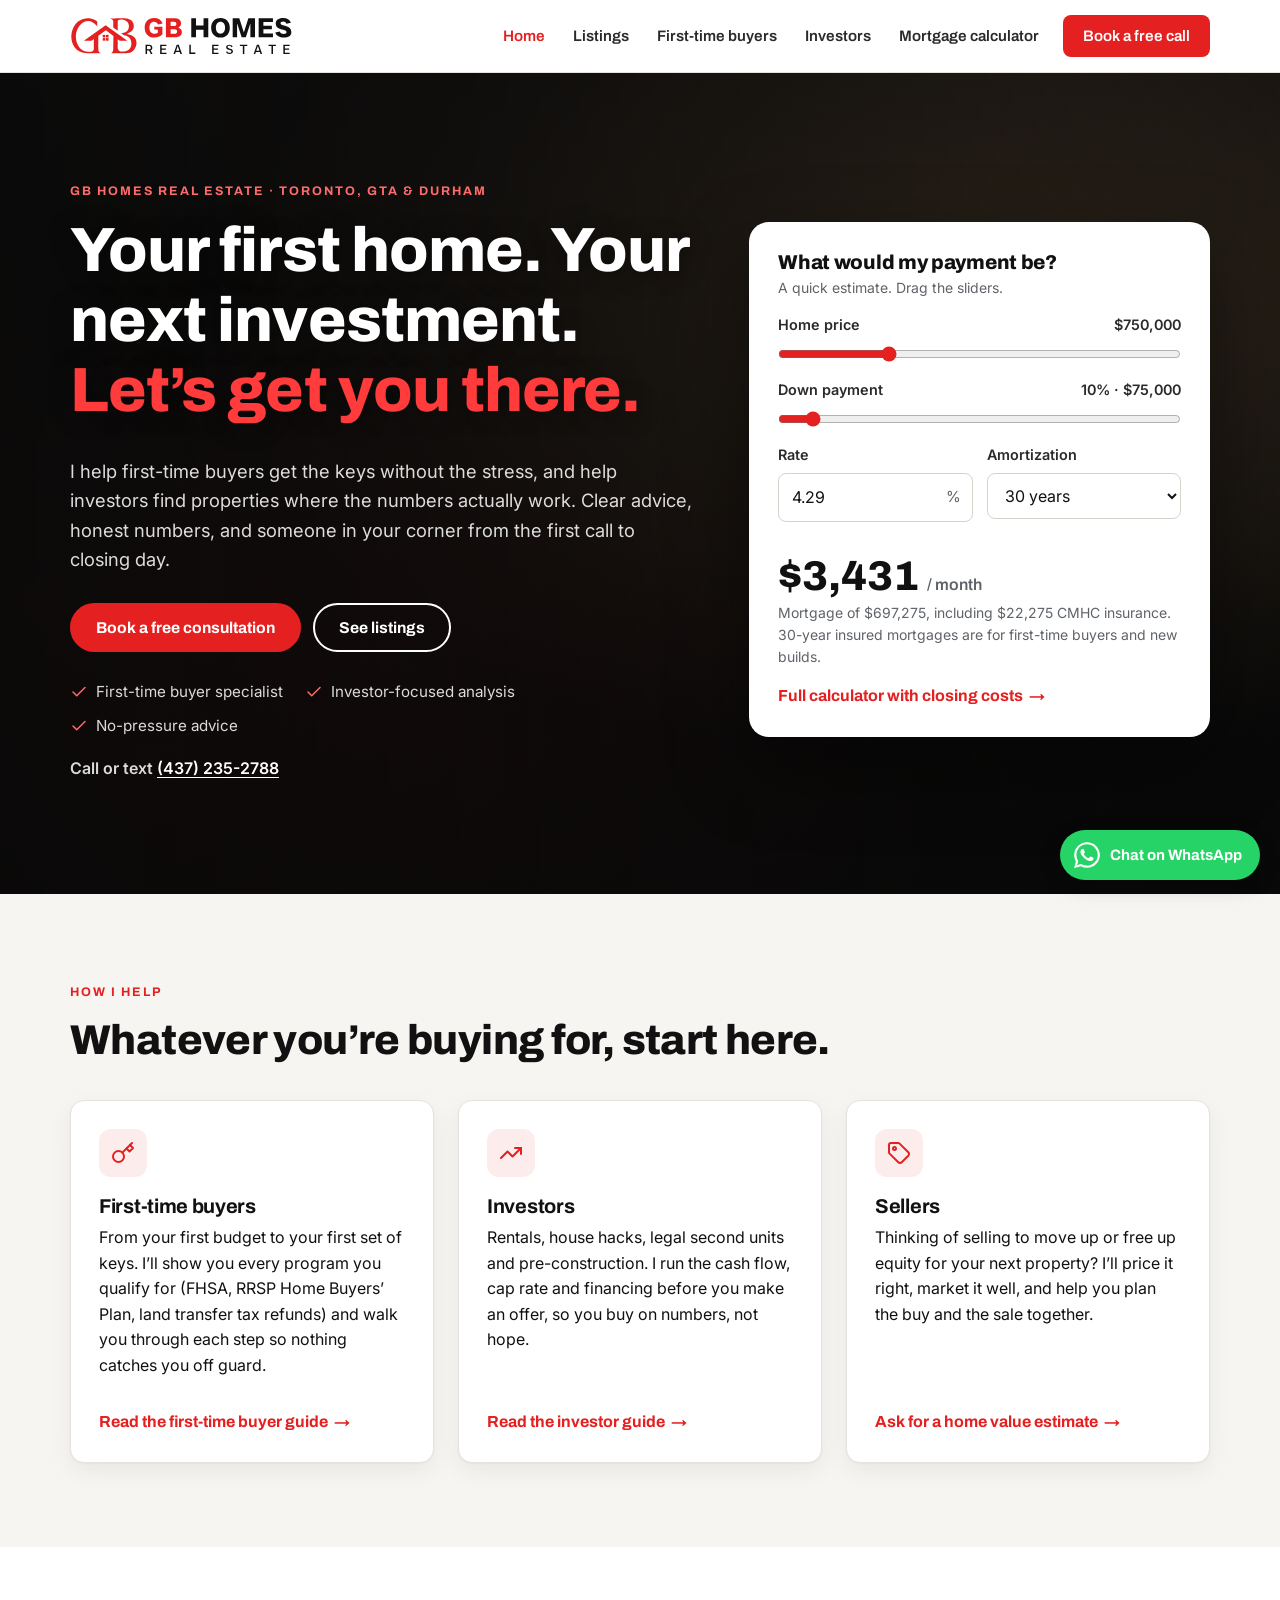
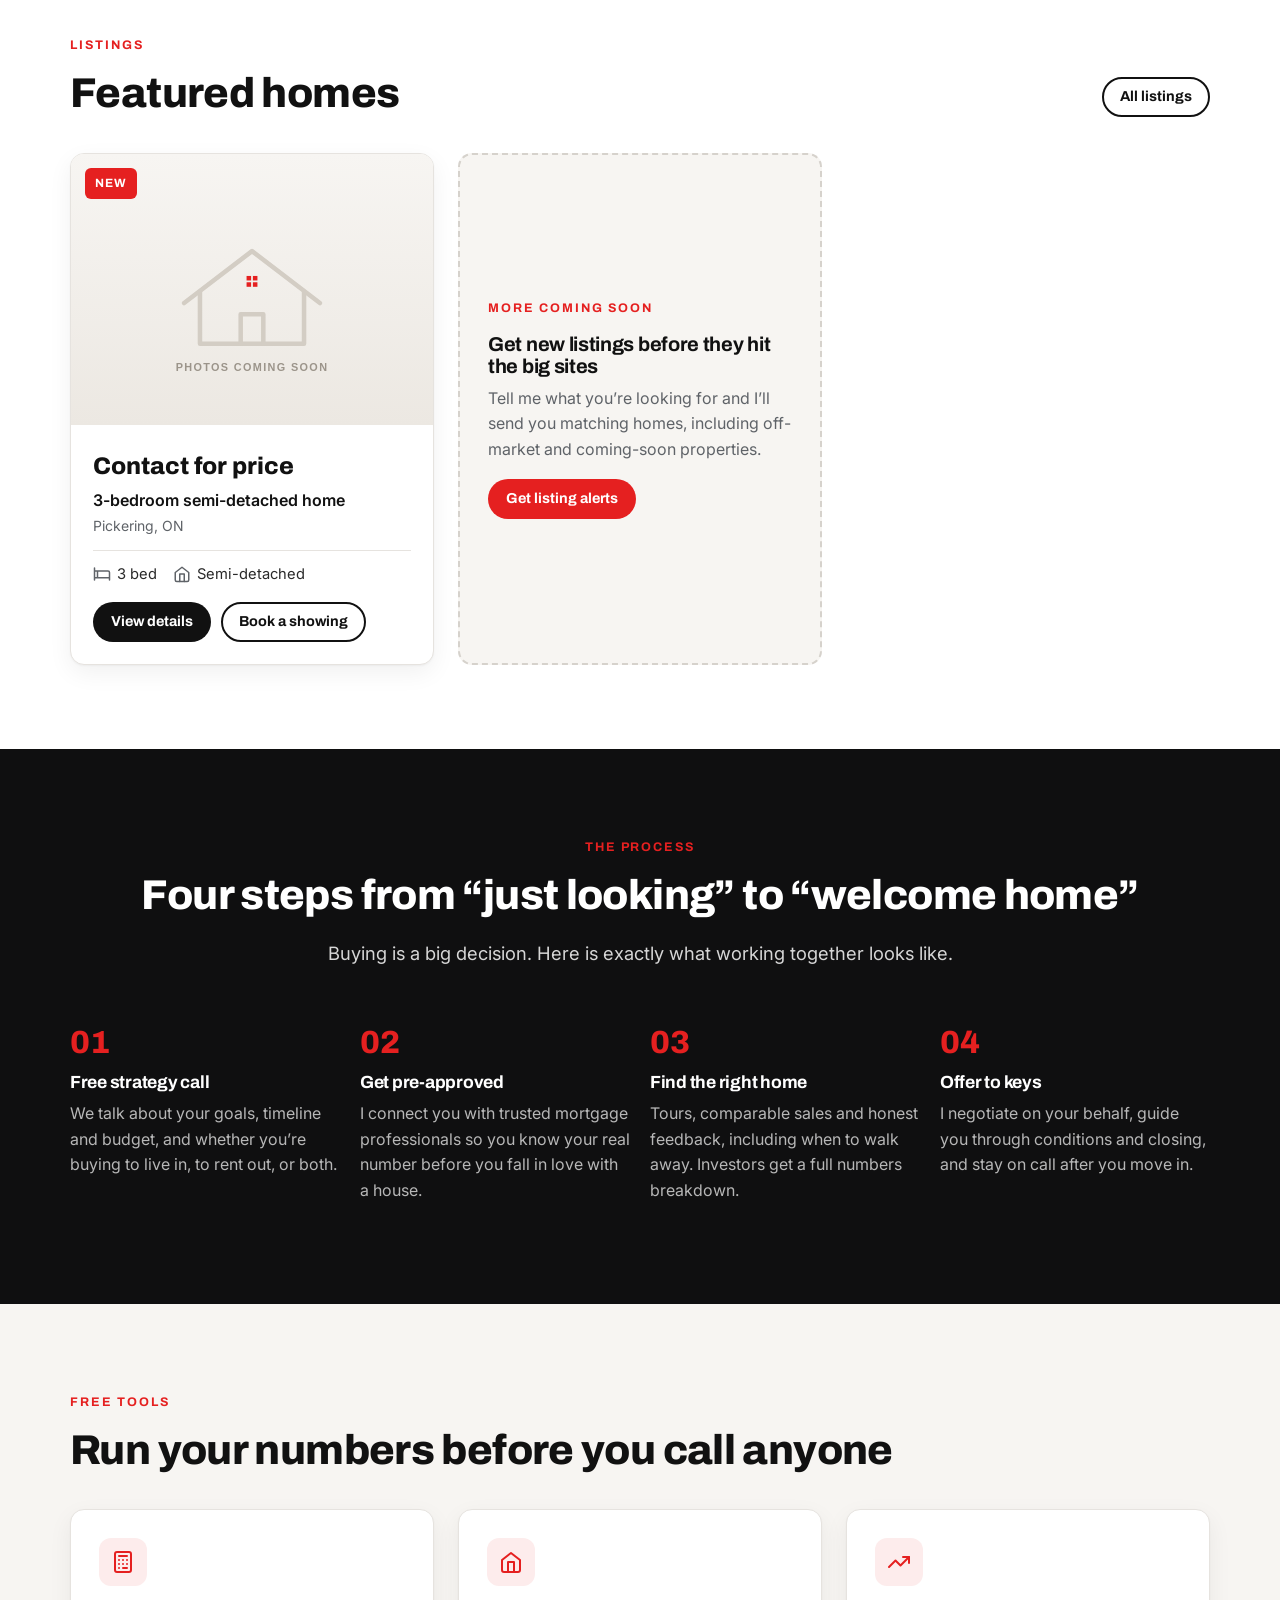
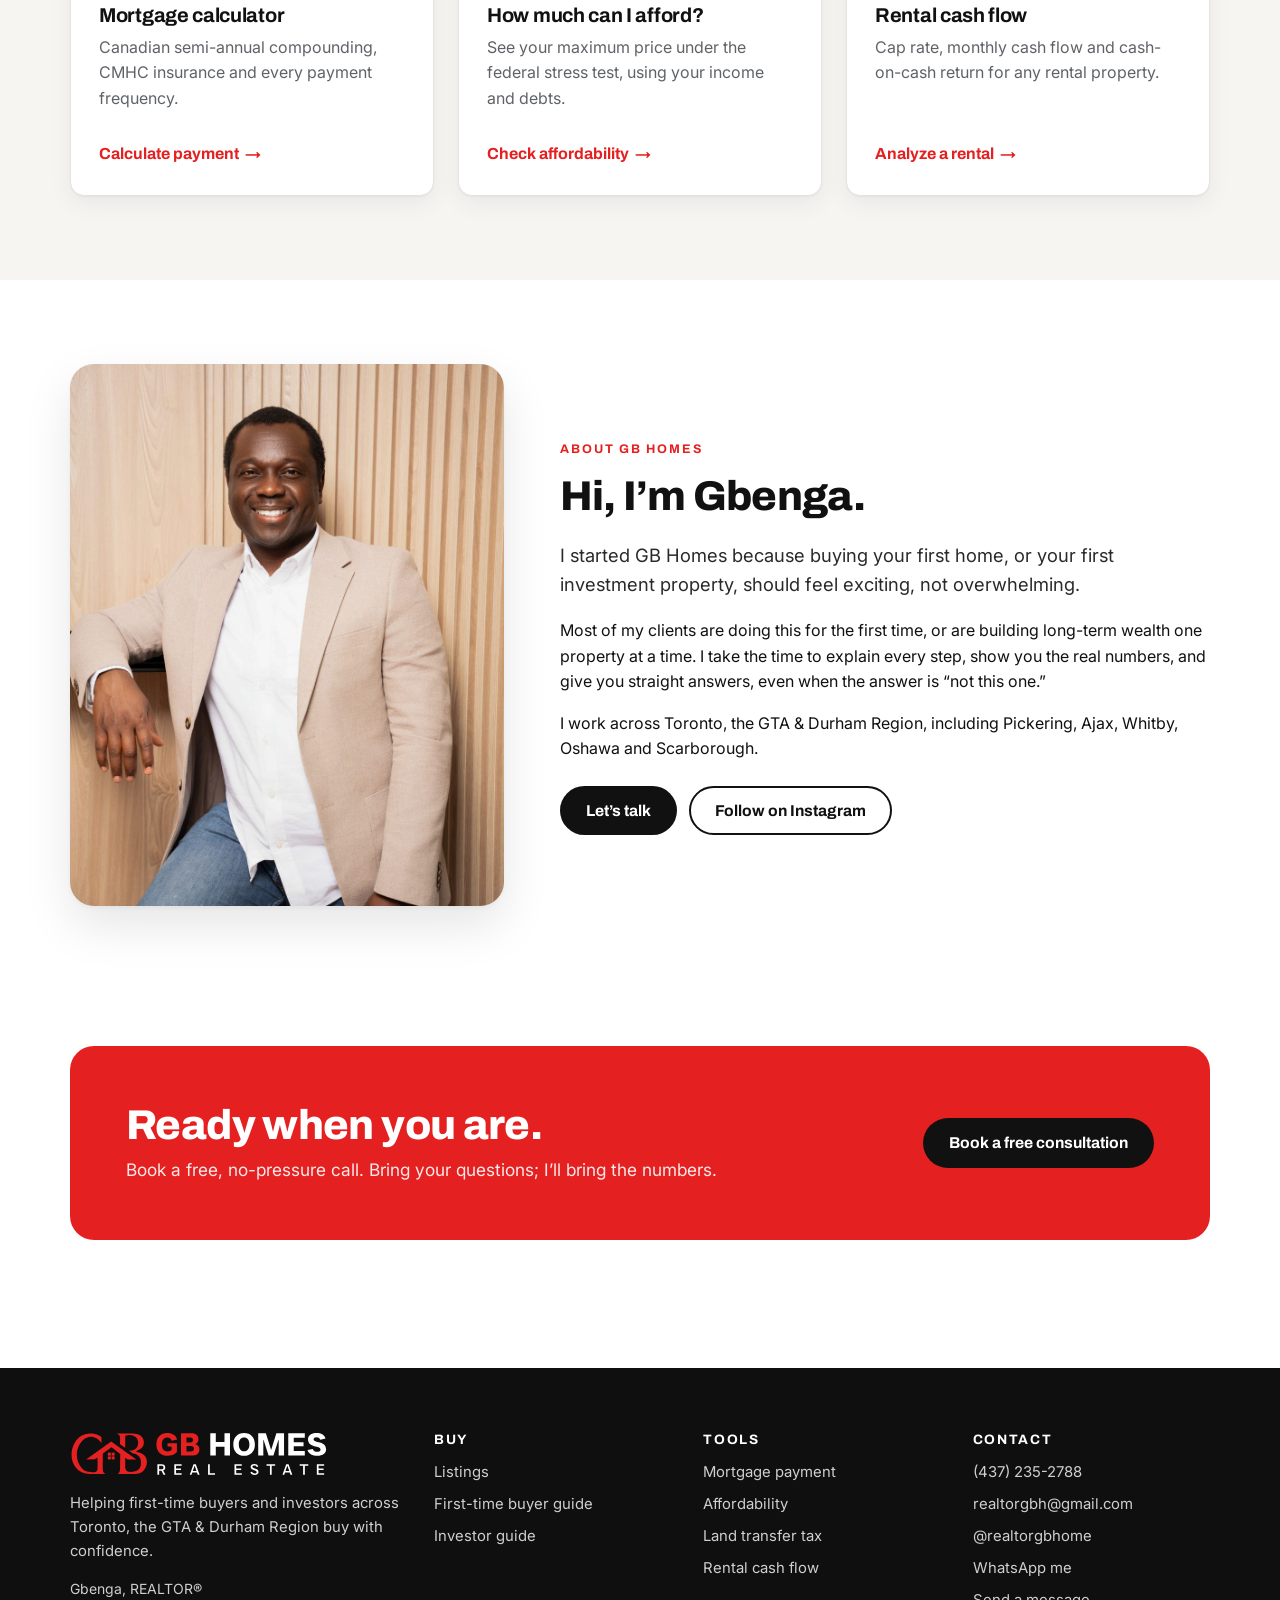
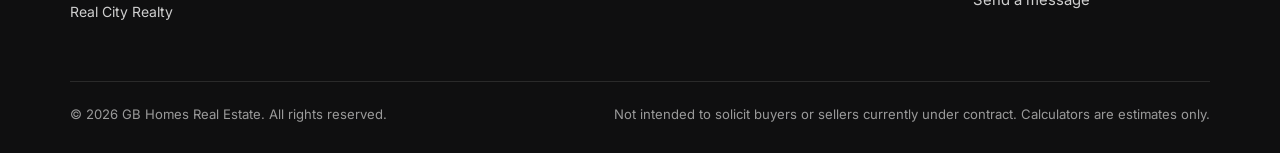
==== commit af92f95b: "Add WhatsApp chat: floating button on every page, Contact page and footer links Co-Authored-By: Clau" ====
--- a/index.html
+++ b/index.html
@@ -13,7 +13,7 @@
 <link rel="preconnect" href="https://fonts.googleapis.com">
 <link rel="preconnect" href="https://fonts.gstatic.com" crossorigin>
 <link href="https://fonts.googleapis.com/css2?family=Archivo:wght@600;700;800&family=Inter:wght@400;500;600&display=swap" rel="stylesheet">
-<link rel="stylesheet" href="css/styles.css?v=3b764c63">
+<link rel="stylesheet" href="css/styles.css?v=wa20261117">
 </head>
 <body>
 <a class="skip-link" href="#main">Skip to content</a>
@@ -23,7 +23,7 @@
     <button class="nav-toggle" type="button" aria-expanded="false" aria-controls="site-nav" aria-label="Open menu"><svg viewBox="0 0 24 24" fill="none" stroke="currentColor" stroke-width="2" stroke-linecap="round" stroke-linejoin="round" aria-hidden="true"><path d="M3 6h18M3 12h18M3 18h18"/></svg></button>
     <nav class="nav" id="site-nav" aria-label="Main">
       <a href="index.html" aria-current="page">Home</a><a href="listings.html">Listings</a><a href="first-time-buyers.html">First-time buyers</a><a href="investors.html">Investors</a><a href="mortgage-calculator.html">Mortgage calculator</a>
-      <a class="btn btn--red" href="contact.html">Book a free call</a>
+      <a class="btn btn--red" href="contact.html#book">Book a free call</a>
     </nav>
   </div>
 </header>
@@ -244,6 +244,7 @@
           <li data-config-wrap><a data-config-href="phone" href="#"><span data-config="phone"></span></a></li>
           <li data-config-wrap><a data-config-href="email" href="#"><span data-config="email"></span></a></li>
           <li data-config-wrap><a data-config-href="instagram" href="#" rel="noopener"><span data-config="instagram"></span></a></li>
+          <li data-config-wrap><a data-config-href="whatsapp" href="#">WhatsApp me</a></li>
           <li><a href="contact.html">Send a message</a></li>
         </ul>
       </div>
@@ -254,12 +255,12 @@
     </div>
   </div>
 </footer>
-<script src="js/config.js?v=3b764c63"></script>
-<script src="js/supabase.js?v=3b764c63"></script>
-<script src="js/site.js?v=3b764c63"></script>
-<script src="js/finance.js?v=3b764c63"></script>
-<script src="js/listings-data.js?v=3b764c63"></script>
-<script src="js/listings.js?v=3b764c63"></script>
-<script src="js/home.js?v=3b764c63"></script>
+<script src="js/config.js?v=wa20261117"></script>
+<script src="js/supabase.js?v=wa20261117"></script>
+<script src="js/site.js?v=wa20261117"></script>
+<script src="js/finance.js?v=wa20261117"></script>
+<script src="js/listings-data.js?v=wa20261117"></script>
+<script src="js/listings.js?v=wa20261117"></script>
+<script src="js/home.js?v=wa20261117"></script>
 </body>
 </html>
--- a/css/styles.css
+++ b/css/styles.css
@@ -138,6 +138,7 @@
 }
 .nav a:hover { color: var(--red); }
 .nav a[aria-current="page"] { color: var(--red); }
+.nav a.btn[aria-current="page"] { color: #fff; }
 .nav .btn { margin-left: 8px; color: #fff; padding: 11px 18px; }
 .nav .btn:hover { color: #fff; }
 
@@ -507,3 +508,48 @@
 .page-hero--photo .btn--ghost { color: #fff; }
 .page-hero--photo .btn--ghost:hover { background: #fff; border-color: #fff; color: var(--ink); }
 .page-hero--photo .seg { background: rgba(255,255,255,.94); border-color: transparent; }
+
+/* Online booking calendar (Contact page) */
+.booking[hidden] { display: none; }
+.booking-head { max-width: 640px; margin: 0 auto 28px; text-align: center; }
+.booking-card { padding: 8px; overflow: hidden; }
+.booking-embed iframe { display: block; width: 100%; height: 700px; border: 0; }
+.booking-embed--link { padding: 32px; text-align: center; }
+.booking-fallback { text-align: center; margin: 8px 0 6px; }
+@media (max-width: 640px) { .booking-embed iframe { height: 1000px; } }
+
+/* ---------- Mortgage calculator: download bar (PDF + Excel) ---------- */
+.download-bar {
+  display: grid; grid-template-columns: 1.1fr 1fr; gap: 20px 32px; align-items: center;
+  background: var(--cream); border: 1px solid var(--line); border-left: 4px solid var(--red);
+  border-radius: 14px; padding: 22px 24px; margin-bottom: 32px;
+}
+.download-bar h2 { font-size: 1.3rem; margin: 0 0 6px; }
+.download-bar p { margin: 0; color: var(--ink-2, #3c4043); font-size: 0.95rem; }
+.download-bar__actions .input { margin-bottom: 12px; width: 100%; background: #fff; }
+.download-bar .btn svg { vertical-align: -3px; margin-right: 4px; }
+.download-bar .btn[disabled] { opacity: 0.7; cursor: progress; transform: none; }
+@media (max-width: 820px) {
+  .download-bar { grid-template-columns: 1fr; padding: 18px; }
+  .download-bar .btn-row .btn { flex: 1 1 100%; justify-content: center; text-align: center; }
+}
+
+/* WhatsApp chat button (floating, bottom-right on every page) */
+.wa-float {
+  position: fixed; right: 20px; bottom: 20px; z-index: 900;
+  display: inline-flex; align-items: center; gap: 10px;
+  padding: 12px 18px 12px 14px; border-radius: 999px;
+  background: #25d366; color: #fff; text-decoration: none;
+  font-family: var(--font-head); font-weight: 700; font-size: 15px;
+  box-shadow: 0 6px 20px rgba(0, 0, 0, 0.22);
+  transition: transform .2s ease, box-shadow .2s ease, background .2s ease;
+}
+.wa-float:hover, .wa-float:focus-visible { background: #1ebe5b; color: #fff; transform: translateY(-2px); box-shadow: 0 10px 28px rgba(0, 0, 0, 0.28); }
+.wa-float svg { width: 26px; height: 26px; flex-shrink: 0; }
+@media (max-width: 640px) {
+  .wa-float { right: 14px; bottom: 14px; padding: 14px; }
+  .wa-float__label { display: none; }
+}
+@media print { .wa-float { display: none; } }
+.icon-badge--wa { background: #e7f8ee; color: #128c4b; }
+.icon-badge--wa svg { width: 22px; height: 22px; }
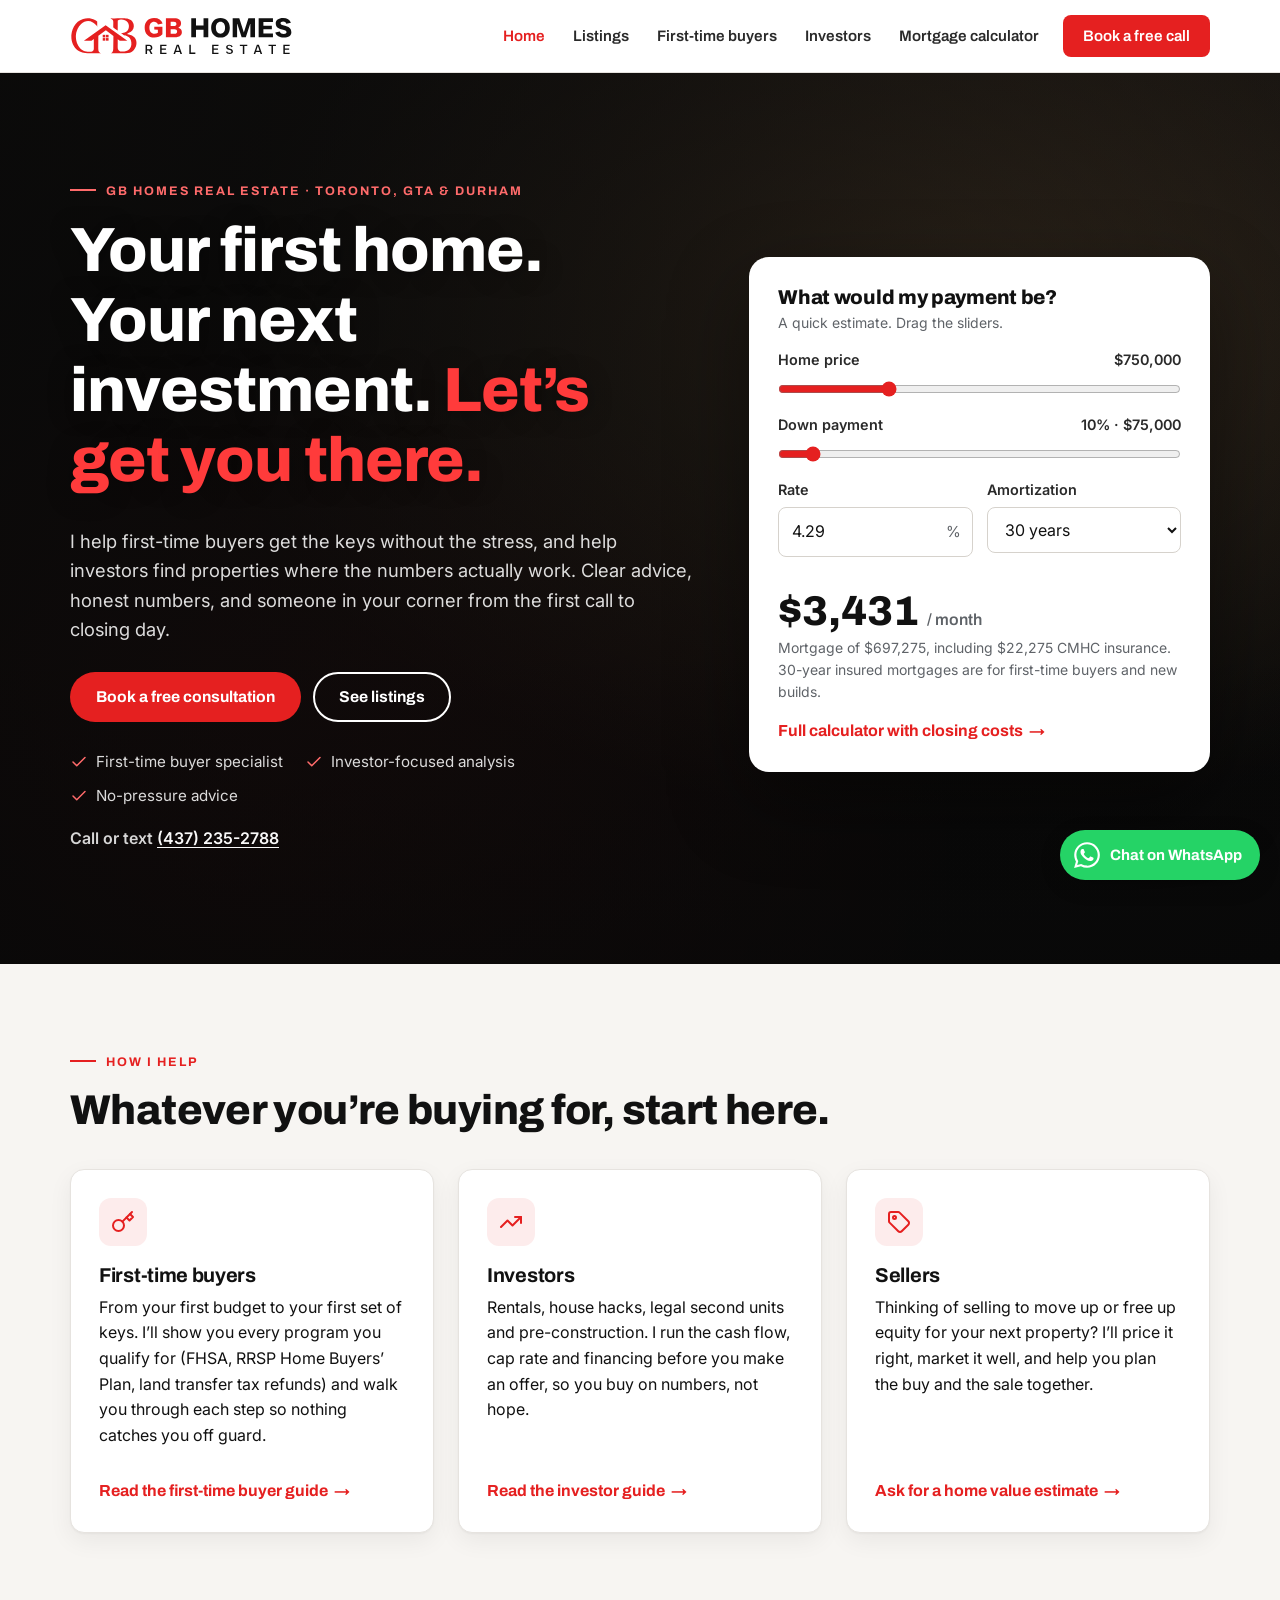
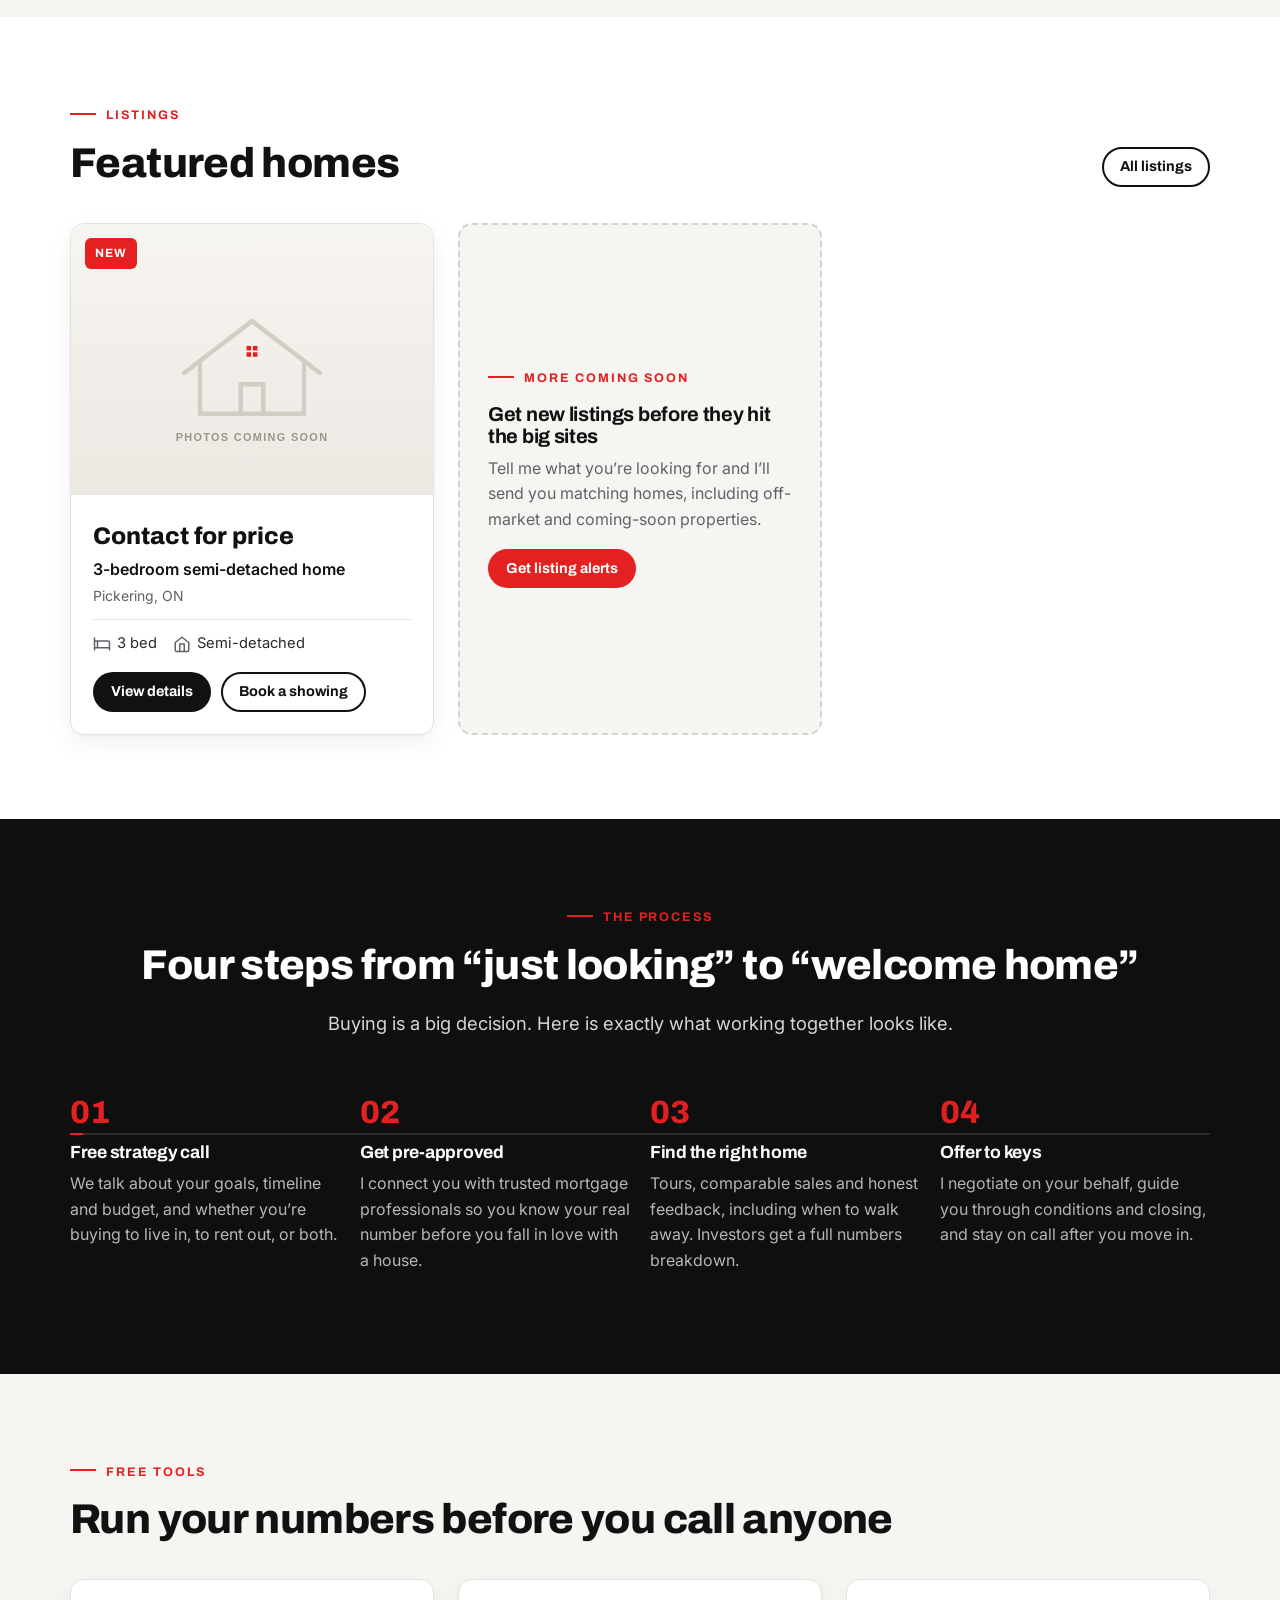
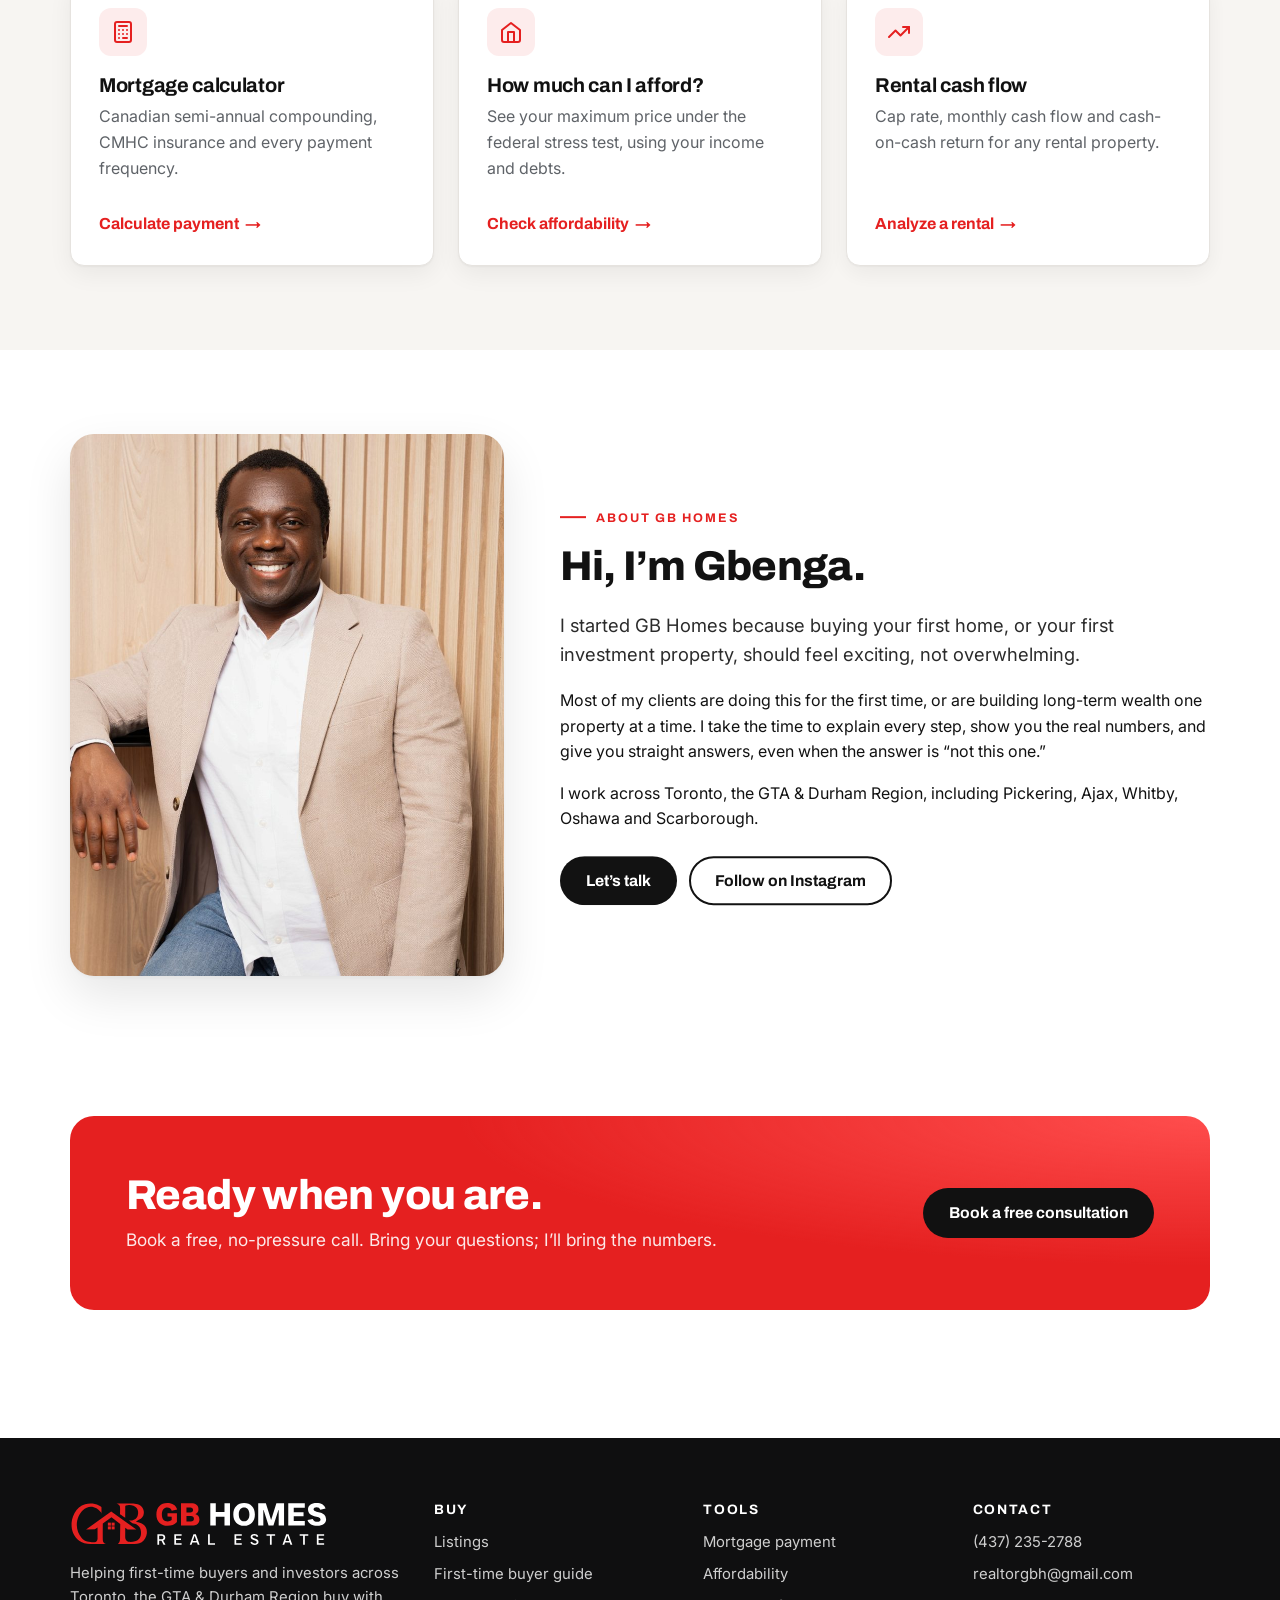
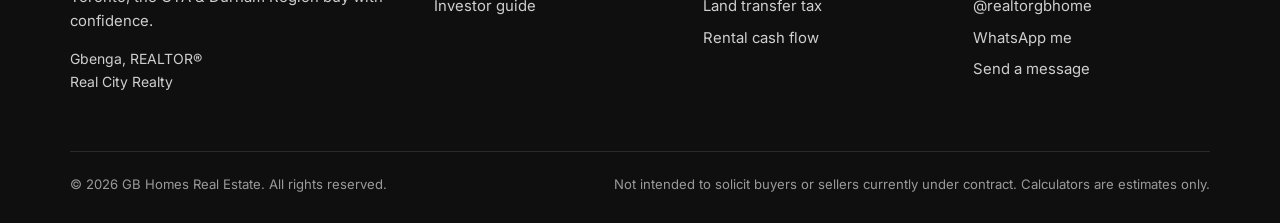
==== commit 9a4bccfe: "Add GSAP animations and design polish - Hero: headline words rise and sharpen in, then text, buttons" ====
--- a/index.html
+++ b/index.html
@@ -13,7 +13,8 @@
 <link rel="preconnect" href="https://fonts.googleapis.com">
 <link rel="preconnect" href="https://fonts.gstatic.com" crossorigin>
 <link href="https://fonts.googleapis.com/css2?family=Archivo:wght@600;700;800&family=Inter:wght@400;500;600&display=swap" rel="stylesheet">
-<link rel="stylesheet" href="css/styles.css?v=wa20261117">
+<link rel="stylesheet" href="css/styles.css?v=motion20261118">
+<script>(function(d){try{if(!matchMedia("(prefers-reduced-motion: reduce)").matches){d.classList.add("motion");setTimeout(function(){d.classList.remove("motion")},2500)}}catch(e){}})(document.documentElement)</script>
 </head>
 <body>
 <a class="skip-link" href="#main">Skip to content</a>
@@ -255,12 +256,15 @@
     </div>
   </div>
 </footer>
-<script src="js/config.js?v=wa20261117"></script>
-<script src="js/supabase.js?v=wa20261117"></script>
-<script src="js/site.js?v=wa20261117"></script>
-<script src="js/finance.js?v=wa20261117"></script>
-<script src="js/listings-data.js?v=wa20261117"></script>
-<script src="js/listings.js?v=wa20261117"></script>
-<script src="js/home.js?v=wa20261117"></script>
+<script src="js/vendor/gsap.min.js?v=3.13.0"></script>
+<script src="js/vendor/ScrollTrigger.min.js?v=3.13.0"></script>
+<script src="js/config.js?v=motion20261118"></script>
+<script src="js/supabase.js?v=motion20261118"></script>
+<script src="js/site.js?v=motion20261118"></script>
+<script src="js/finance.js?v=motion20261118"></script>
+<script src="js/listings-data.js?v=motion20261118"></script>
+<script src="js/listings.js?v=motion20261118"></script>
+<script src="js/home.js?v=motion20261118"></script>
+<script src="js/motion.js?v=motion20261118"></script>
 </body>
 </html>
--- a/css/styles.css
+++ b/css/styles.css
@@ -553,3 +553,48 @@
 @media print { .wa-float { display: none; } }
 .icon-badge--wa { background: #e7f8ee; color: #128c4b; }
 .icon-badge--wa svg { width: 22px; height: 22px; }
+
+/* ==========================================================================
+   Motion & polish (the animations themselves live in js/motion.js, powered by GSAP)
+   ========================================================================== */
+/* Hide the hero for a moment while the entrance animation gets ready (shown after 2.5s at most). */
+.motion .hero .wrap > *, .motion .page-hero .wrap { visibility: hidden; }
+/* GSAP takes over the simple fade-in when it is running. */
+.gsap-ready .reveal { opacity: 1; transform: none; transition: none; }
+.split-word, .split-word__inner { display: inline-block; }
+h1, h2 { text-wrap: balance; }
+.result-big, .program .amount, .stat .value { font-variant-numeric: tabular-nums; }
+
+/* Header gains a soft shadow once you scroll */
+.site-header { transition: box-shadow .3s ease, background .3s ease; }
+.site-header.is-scrolled { background: rgba(255, 255, 255, 0.97); box-shadow: 0 6px 24px rgba(0, 0, 0, 0.07); }
+
+/* Eyebrow labels get a short rule in front, a classic premium touch */
+.eyebrow::before {
+  content: ""; display: inline-block; width: 26px; height: 2px; margin-right: 10px;
+  background: currentColor; vertical-align: middle; position: relative; top: -2px;
+}
+
+/* Cards lift gently on hover */
+.service-card, .program { transition: transform .35s cubic-bezier(.2,.7,.2,1), box-shadow .35s ease, border-color .35s ease; }
+.service-card:hover, .program:hover { transform: translateY(-4px); box-shadow: var(--shadow-lg); border-color: #ddd6cf; }
+.icon-badge { transition: background .35s ease, color .35s ease, transform .35s cubic-bezier(.2,.7,.2,1); }
+.service-card:hover .icon-badge { background: var(--red); color: #fff; transform: rotate(-6deg) scale(1.05); }
+.listing-card { transition: transform .35s cubic-bezier(.2,.7,.2,1), box-shadow .35s ease; }
+.listing-card:hover { transform: translateY(-4px); }
+.listing-media { overflow: hidden; }
+.listing-media img { transition: transform .8s cubic-bezier(.2,.7,.2,1); }
+.listing-card:hover .listing-media img { transform: scale(1.05); }
+
+/* Call-to-action band: a soft light highlight in the corner */
+.cta-band { background: radial-gradient(120% 140% at 100% 0%, #ff4d4d 0%, rgba(255, 77, 77, 0) 55%), var(--red); }
+
+/* "The process": a line that fills across the steps as you scroll */
+.steps { position: relative; }
+.steps-line { position: absolute; left: 0; right: 0; top: 46px; height: 2px; background: rgba(255, 255, 255, 0.12); border-radius: 2px; pointer-events: none; }
+.steps-line span { display: block; height: 100%; background: var(--red); transform-origin: left center; border-radius: 2px; }
+@media (max-width: 900px) { .steps-line { display: none; } }
+
+@media (prefers-reduced-motion: reduce) {
+  .service-card:hover, .program:hover, .listing-card:hover, .listing-card:hover .listing-media img, .service-card:hover .icon-badge { transform: none; }
+}
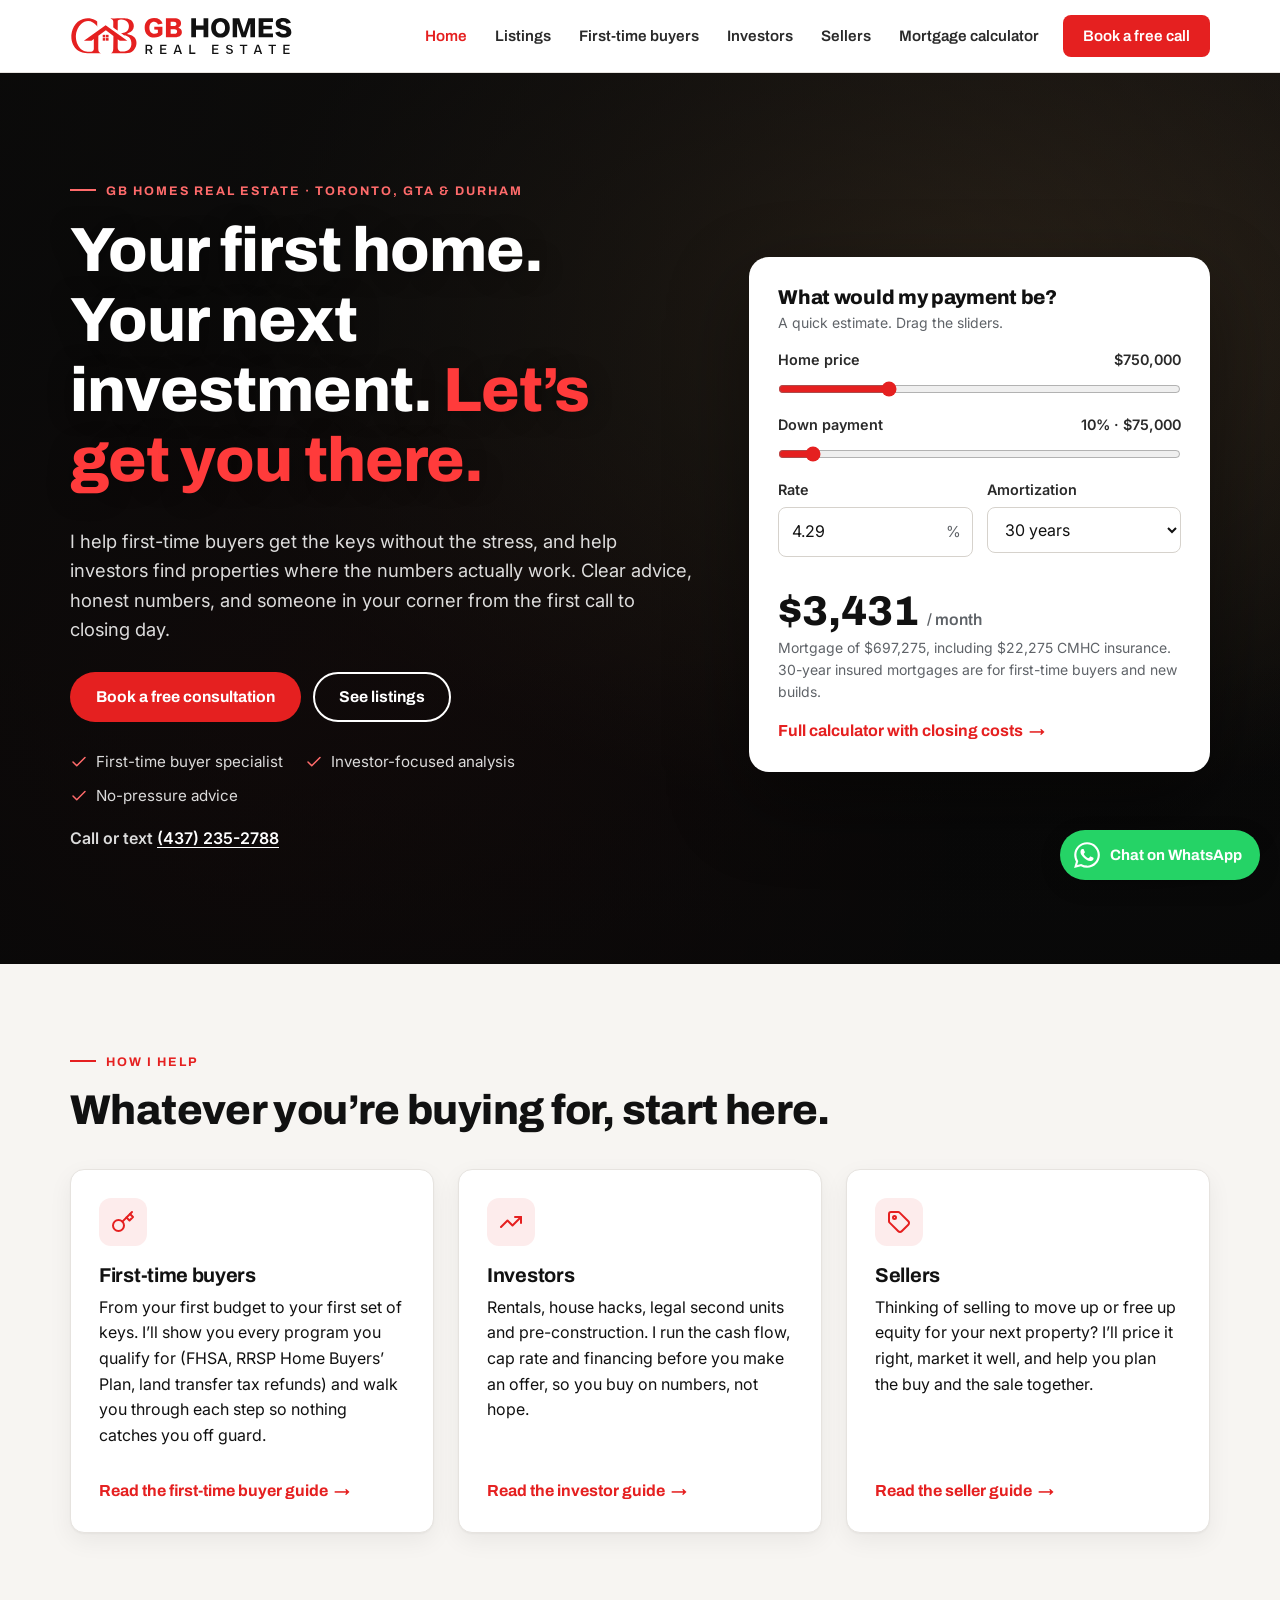
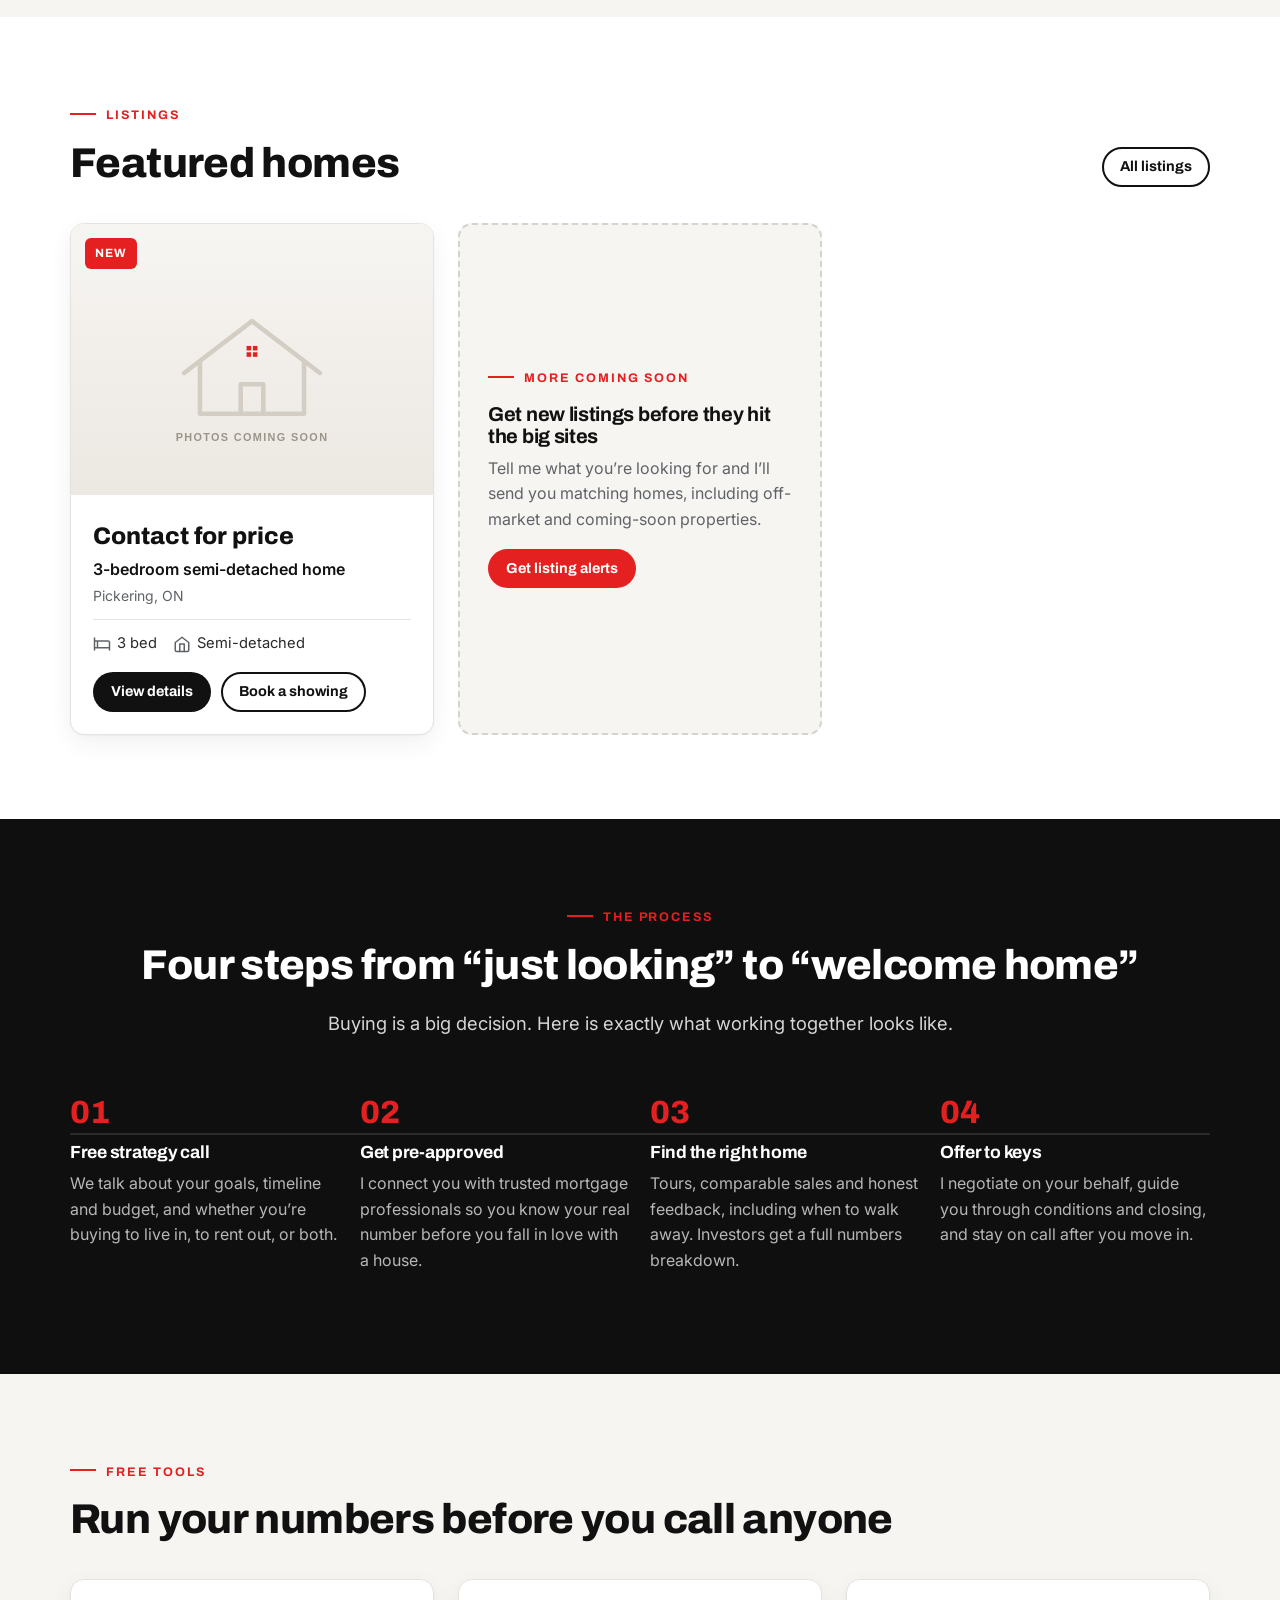
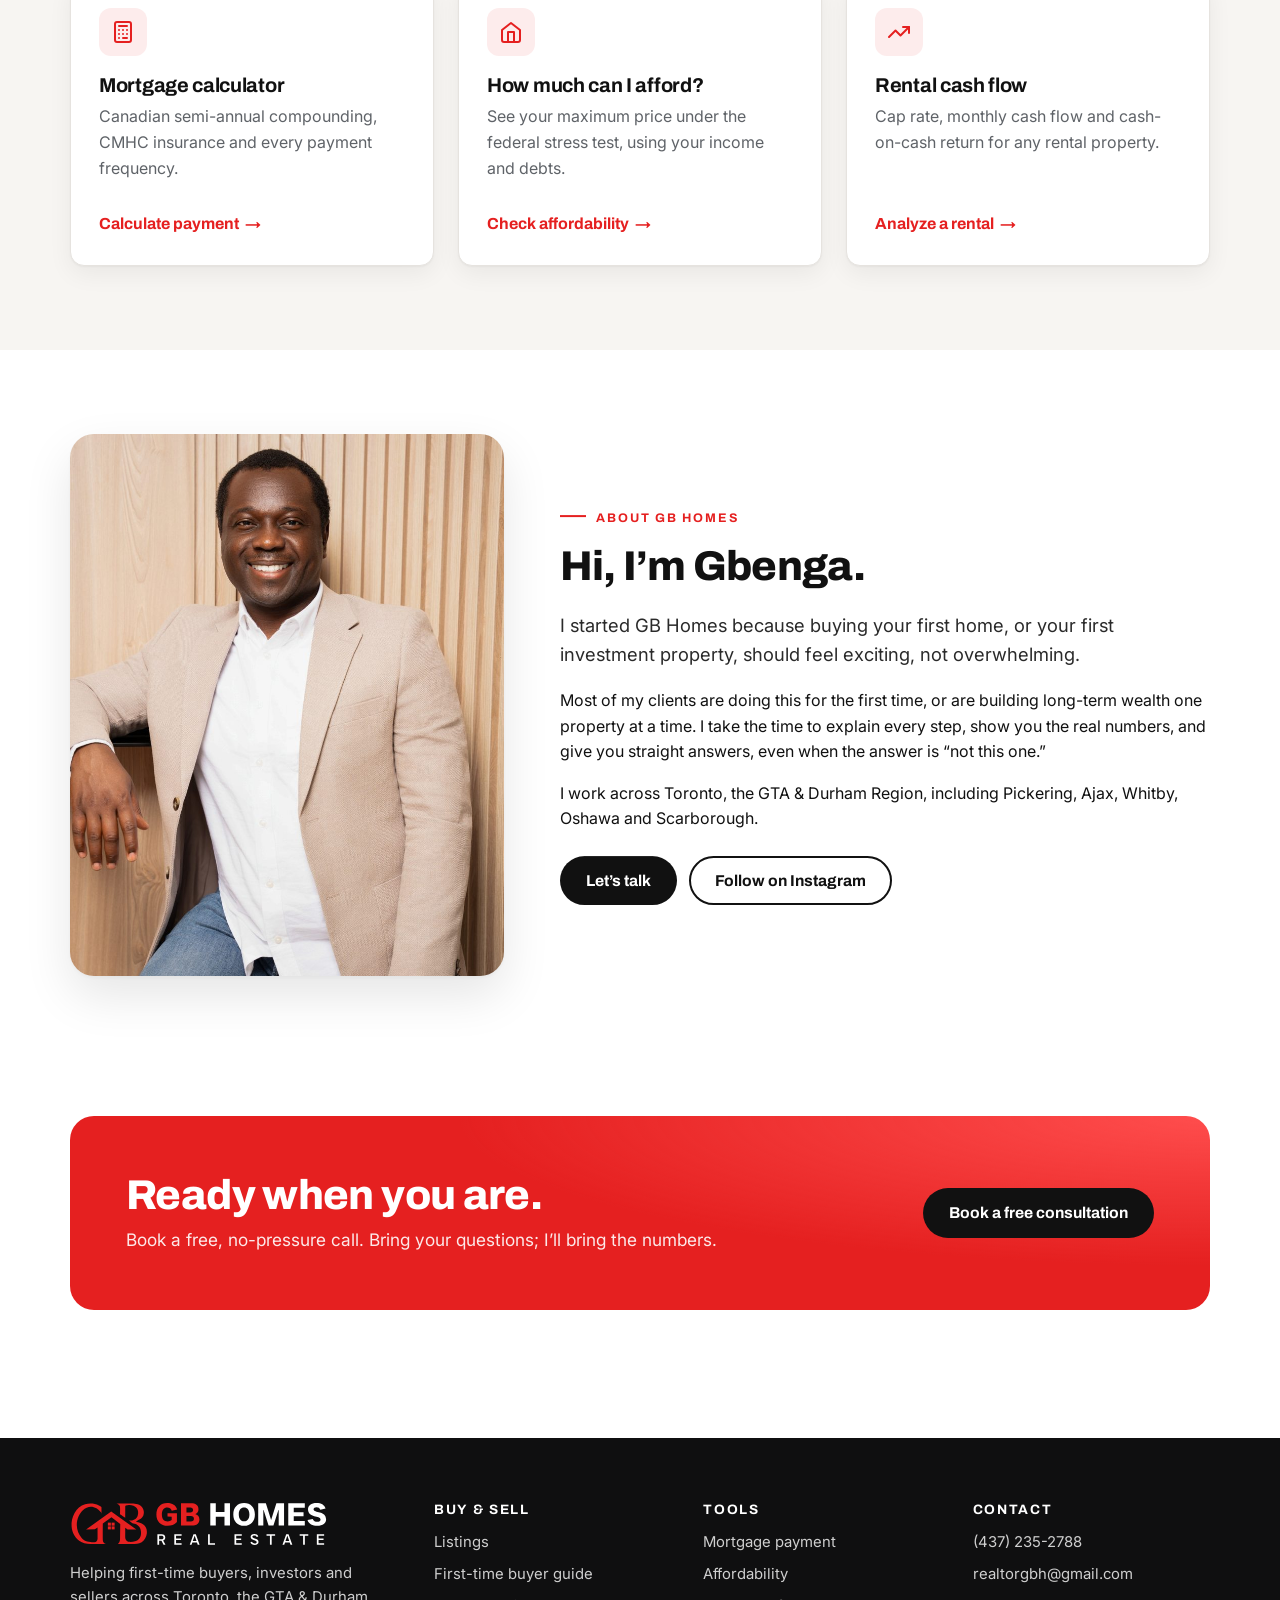
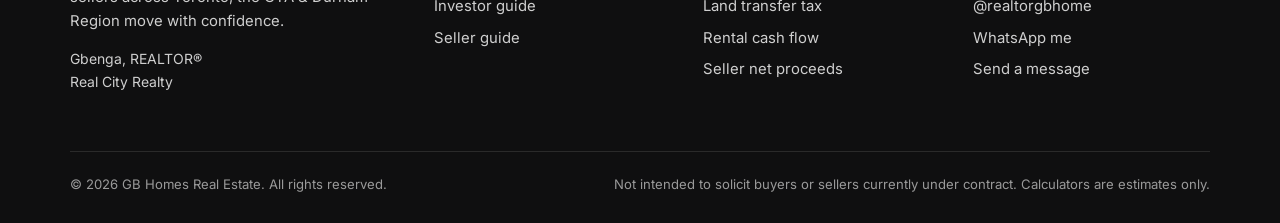
==== commit 3cee5f9d: "Add a Sellers page with net proceeds calculator and home value request form New sellers.html seller " ====
--- a/index.html
+++ b/index.html
@@ -13,7 +13,7 @@
 <link rel="preconnect" href="https://fonts.googleapis.com">
 <link rel="preconnect" href="https://fonts.gstatic.com" crossorigin>
 <link href="https://fonts.googleapis.com/css2?family=Archivo:wght@600;700;800&family=Inter:wght@400;500;600&display=swap" rel="stylesheet">
-<link rel="stylesheet" href="css/styles.css?v=motion20261118">
+<link rel="stylesheet" href="css/styles.css?v=sellers20261124">
 <script>(function(d){try{if(!matchMedia("(prefers-reduced-motion: reduce)").matches){d.classList.add("motion");setTimeout(function(){d.classList.remove("motion")},2500)}}catch(e){}})(document.documentElement)</script>
 </head>
 <body>
@@ -23,7 +23,7 @@
     <a class="brand" href="index.html" aria-label="GB Homes Real Estate, home"><img src="assets/brand/logo-horizontal.svg" alt="GB Homes Real Estate" width="215" height="38"></a>
     <button class="nav-toggle" type="button" aria-expanded="false" aria-controls="site-nav" aria-label="Open menu"><svg viewBox="0 0 24 24" fill="none" stroke="currentColor" stroke-width="2" stroke-linecap="round" stroke-linejoin="round" aria-hidden="true"><path d="M3 6h18M3 12h18M3 18h18"/></svg></button>
     <nav class="nav" id="site-nav" aria-label="Main">
-      <a href="index.html" aria-current="page">Home</a><a href="listings.html">Listings</a><a href="first-time-buyers.html">First-time buyers</a><a href="investors.html">Investors</a><a href="mortgage-calculator.html">Mortgage calculator</a>
+      <a href="index.html" aria-current="page">Home</a><a href="listings.html">Listings</a><a href="first-time-buyers.html">First-time buyers</a><a href="investors.html">Investors</a><a href="sellers.html">Sellers</a><a href="mortgage-calculator.html">Mortgage calculator</a>
       <a class="btn btn--red" href="contact.html#book">Book a free call</a>
     </nav>
   </div>
@@ -106,7 +106,7 @@
         <div class="icon-badge"><svg viewBox="0 0 24 24" fill="none" stroke="currentColor" stroke-width="2" stroke-linecap="round" stroke-linejoin="round" aria-hidden="true"><path d="M12.6 2.6A2 2 0 0 0 11.2 2H4a2 2 0 0 0-2 2v7.2a2 2 0 0 0 .6 1.4l8.7 8.7a2.4 2.4 0 0 0 3.4 0l6.6-6.6a2.4 2.4 0 0 0 0-3.4z"/><circle cx="7.5" cy="7.5" r="1.5"/></svg></div>
         <h3>Sellers</h3>
         <p>Thinking of selling to move up or free up equity for your next property? I’ll price it right, market it well, and help you plan the buy and the sale together.</p>
-        <a class="link-arrow" href="contact.html">Ask for a home value estimate</a>
+        <a class="link-arrow" href="sellers.html">Read the seller guide</a>
       </article>
     </div>
   </div>
@@ -219,15 +219,16 @@
     <div class="footer-grid">
       <div>
         <img class="footer-logo" src="assets/brand/logo-horizontal-white.svg" alt="GB Homes Real Estate" width="250" height="44">
-        <p>Helping first-time buyers and investors across <span data-config="serviceArea">Toronto, the GTA &amp; Durham Region</span> buy with confidence.</p>
+        <p>Helping first-time buyers, investors and sellers across <span data-config="serviceArea">Toronto, the GTA &amp; Durham Region</span> move with confidence.</p>
         <p class="small"><span data-config="agentName">Gbenga</span>, <span data-config="registeredTitle"></span><br><span data-config="brokerageName"></span><span data-config-wrap><br><span data-config="brokerageAddress"></span></span></p>
       </div>
       <div>
-        <h4>Buy</h4>
+        <h4>Buy &amp; sell</h4>
         <ul>
           <li><a href="listings.html">Listings</a></li>
           <li><a href="first-time-buyers.html">First-time buyer guide</a></li>
           <li><a href="investors.html">Investor guide</a></li>
+          <li><a href="sellers.html">Seller guide</a></li>
         </ul>
       </div>
       <div>
@@ -237,6 +238,7 @@
           <li><a href="mortgage-calculator.html#afford">Affordability</a></li>
           <li><a href="mortgage-calculator.html#closing">Land transfer tax</a></li>
           <li><a href="investors.html#calculator">Rental cash flow</a></li>
+          <li><a href="sellers.html#proceeds">Seller net proceeds</a></li>
         </ul>
       </div>
       <div>
@@ -258,13 +260,13 @@
 </footer>
 <script src="js/vendor/gsap.min.js?v=3.13.0"></script>
 <script src="js/vendor/ScrollTrigger.min.js?v=3.13.0"></script>
-<script src="js/config.js?v=motion20261118"></script>
-<script src="js/supabase.js?v=motion20261118"></script>
-<script src="js/site.js?v=motion20261118"></script>
-<script src="js/finance.js?v=motion20261118"></script>
-<script src="js/listings-data.js?v=motion20261118"></script>
-<script src="js/listings.js?v=motion20261118"></script>
-<script src="js/home.js?v=motion20261118"></script>
-<script src="js/motion.js?v=motion20261118"></script>
+<script src="js/config.js?v=sellers20261124"></script>
+<script src="js/supabase.js?v=sellers20261124"></script>
+<script src="js/site.js?v=sellers20261124"></script>
+<script src="js/finance.js?v=sellers20261124"></script>
+<script src="js/listings-data.js?v=sellers20261124"></script>
+<script src="js/listings.js?v=sellers20261124"></script>
+<script src="js/home.js?v=sellers20261124"></script>
+<script src="js/motion.js?v=sellers20261124"></script>
 </body>
 </html>
--- a/css/styles.css
+++ b/css/styles.css
@@ -147,7 +147,7 @@
 }
 .nav-toggle svg { width: 28px; height: 28px; }
 
-@media (max-width: 960px) {
+@media (max-width: 1080px) {
   .nav-toggle { display: inline-flex; }
   .nav {
     position: fixed; inset: 72px 0 auto 0; flex-direction: column; align-items: stretch;
@@ -271,6 +271,7 @@
 /* ---------- Calculator layout ---------- */
 .calc { display: grid; grid-template-columns: 400px 1fr; gap: 28px; align-items: start; }
 @media (max-width: 960px) { .calc { grid-template-columns: 1fr; } }
+@media (max-width: 1180px) { .guide-layout .calc { grid-template-columns: minmax(0, 1fr); } .guide-layout .calc-panel { position: static; } }
 .calc-panel { position: sticky; top: 96px; }
 @media (max-width: 960px) { .calc-panel { position: static; } }
 
@@ -371,7 +372,7 @@
 }
 
 /* ---------- Guides ---------- */
-.guide-layout { display: grid; grid-template-columns: 240px 1fr; gap: 48px; align-items: start; }
+.guide-layout { display: grid; grid-template-columns: 240px minmax(0, 1fr); gap: 48px; align-items: start; }
 .toc { position: sticky; top: 96px; font-size: 0.92rem; }
 .toc ol { list-style: none; padding: 0; margin: 0; border-left: 2px solid var(--line); }
 .toc a { display: block; padding: 7px 14px; text-decoration: none; color: var(--muted); margin-left: -2px; border-left: 2px solid transparent; }
@@ -504,6 +505,7 @@
 .page-hero--investors { background-image: url("https://images.pexels.com/photos/8134821/pexels-photo-8134821.jpeg?auto=compress&cs=tinysrgb&w=1920"); }
 .page-hero--mortgage-calculator { background-image: url("https://images.pexels.com/photos/31737859/pexels-photo-31737859.jpeg?auto=compress&cs=tinysrgb&w=1920"); }
 .page-hero--contact { background-image: url("https://images.pexels.com/photos/7031406/pexels-photo-7031406.jpeg?auto=compress&cs=tinysrgb&w=1920"); }
+.page-hero--sellers { background-image: url("https://images.pexels.com/photos/7641828/pexels-photo-7641828.jpeg?auto=compress&cs=tinysrgb&w=1920"); }
 @media (max-width: 640px) { .page-hero--photo { padding: 88px 0 64px; } .page-hero--photo::before { background: rgba(10,10,12,.7); } }
 .page-hero--photo .btn--ghost { color: #fff; }
 .page-hero--photo .btn--ghost:hover { background: #fff; border-color: #fff; color: var(--ink); }
@@ -598,3 +600,4 @@
 @media (prefers-reduced-motion: reduce) {
   .service-card:hover, .program:hover, .listing-card:hover, .listing-card:hover .listing-media img, .service-card:hover .icon-badge { transform: none; }
 }
+.breakdown td:last-child { white-space: nowrap; }
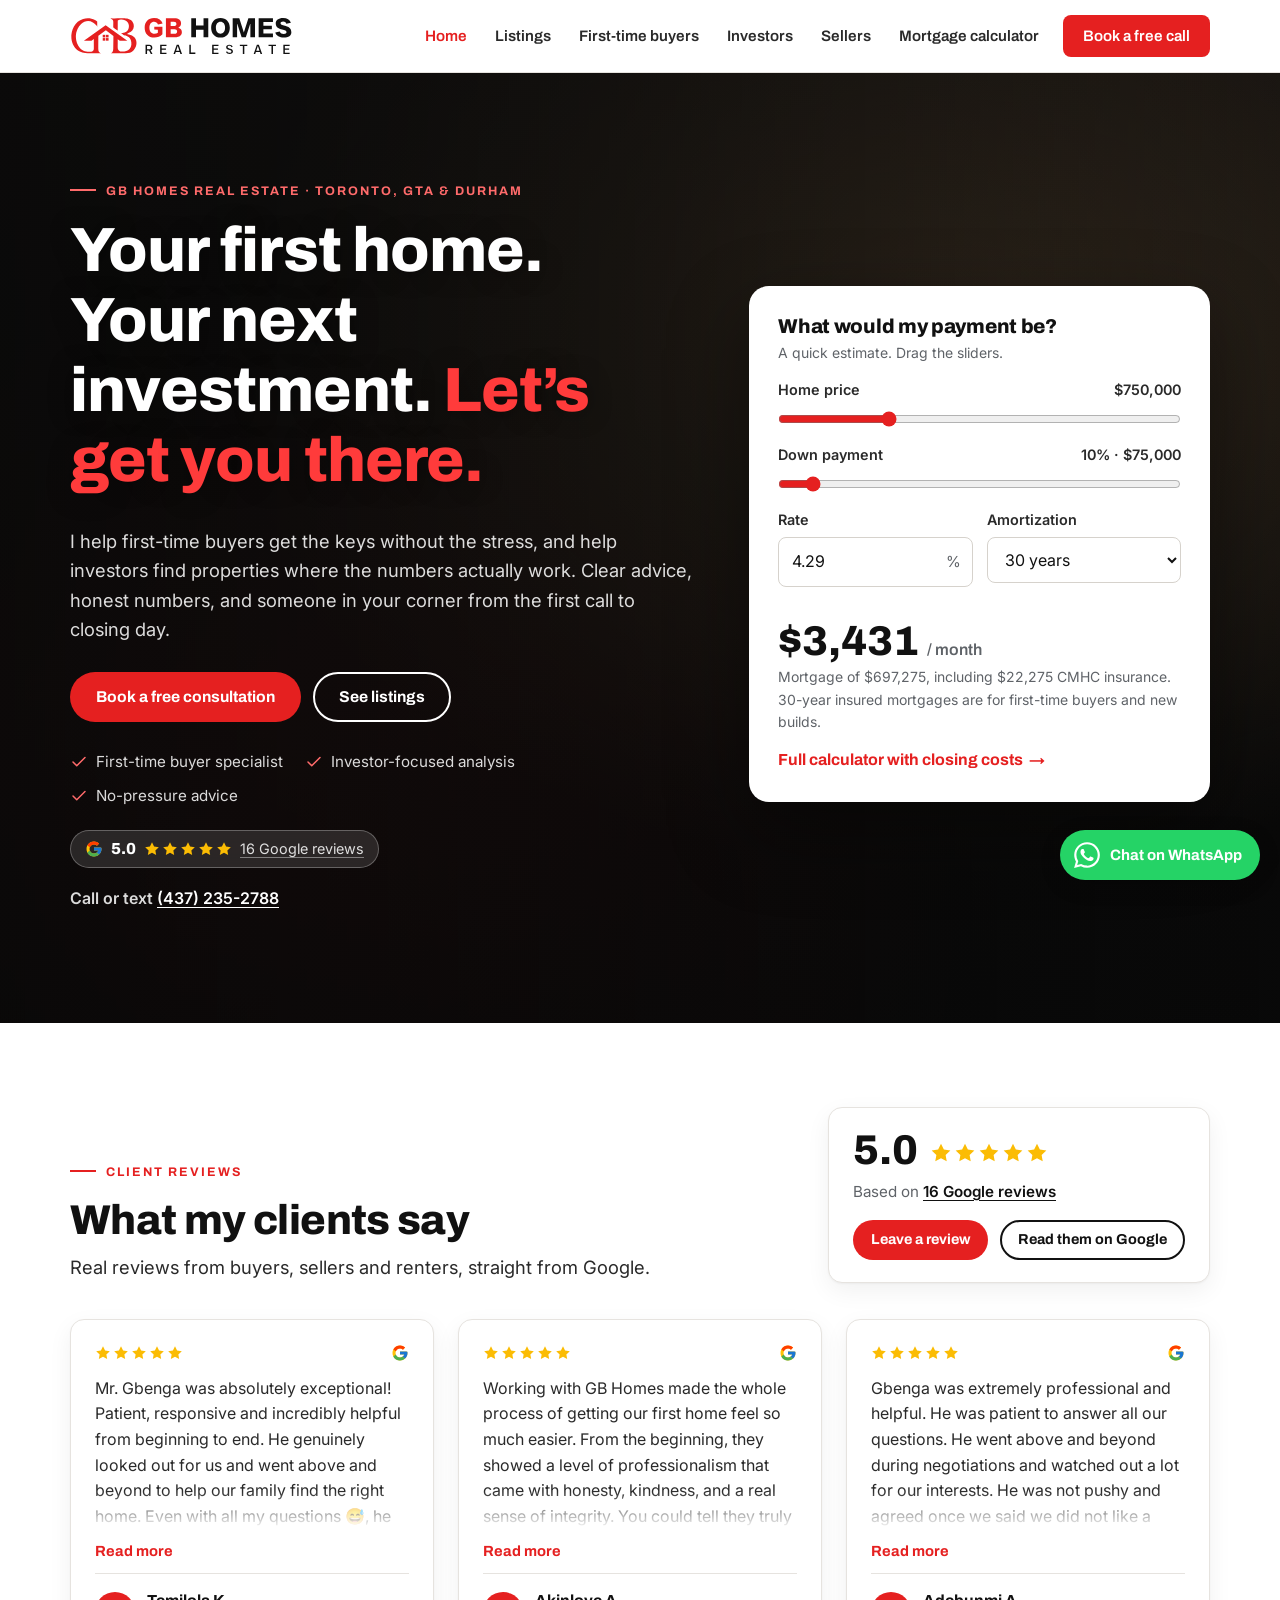
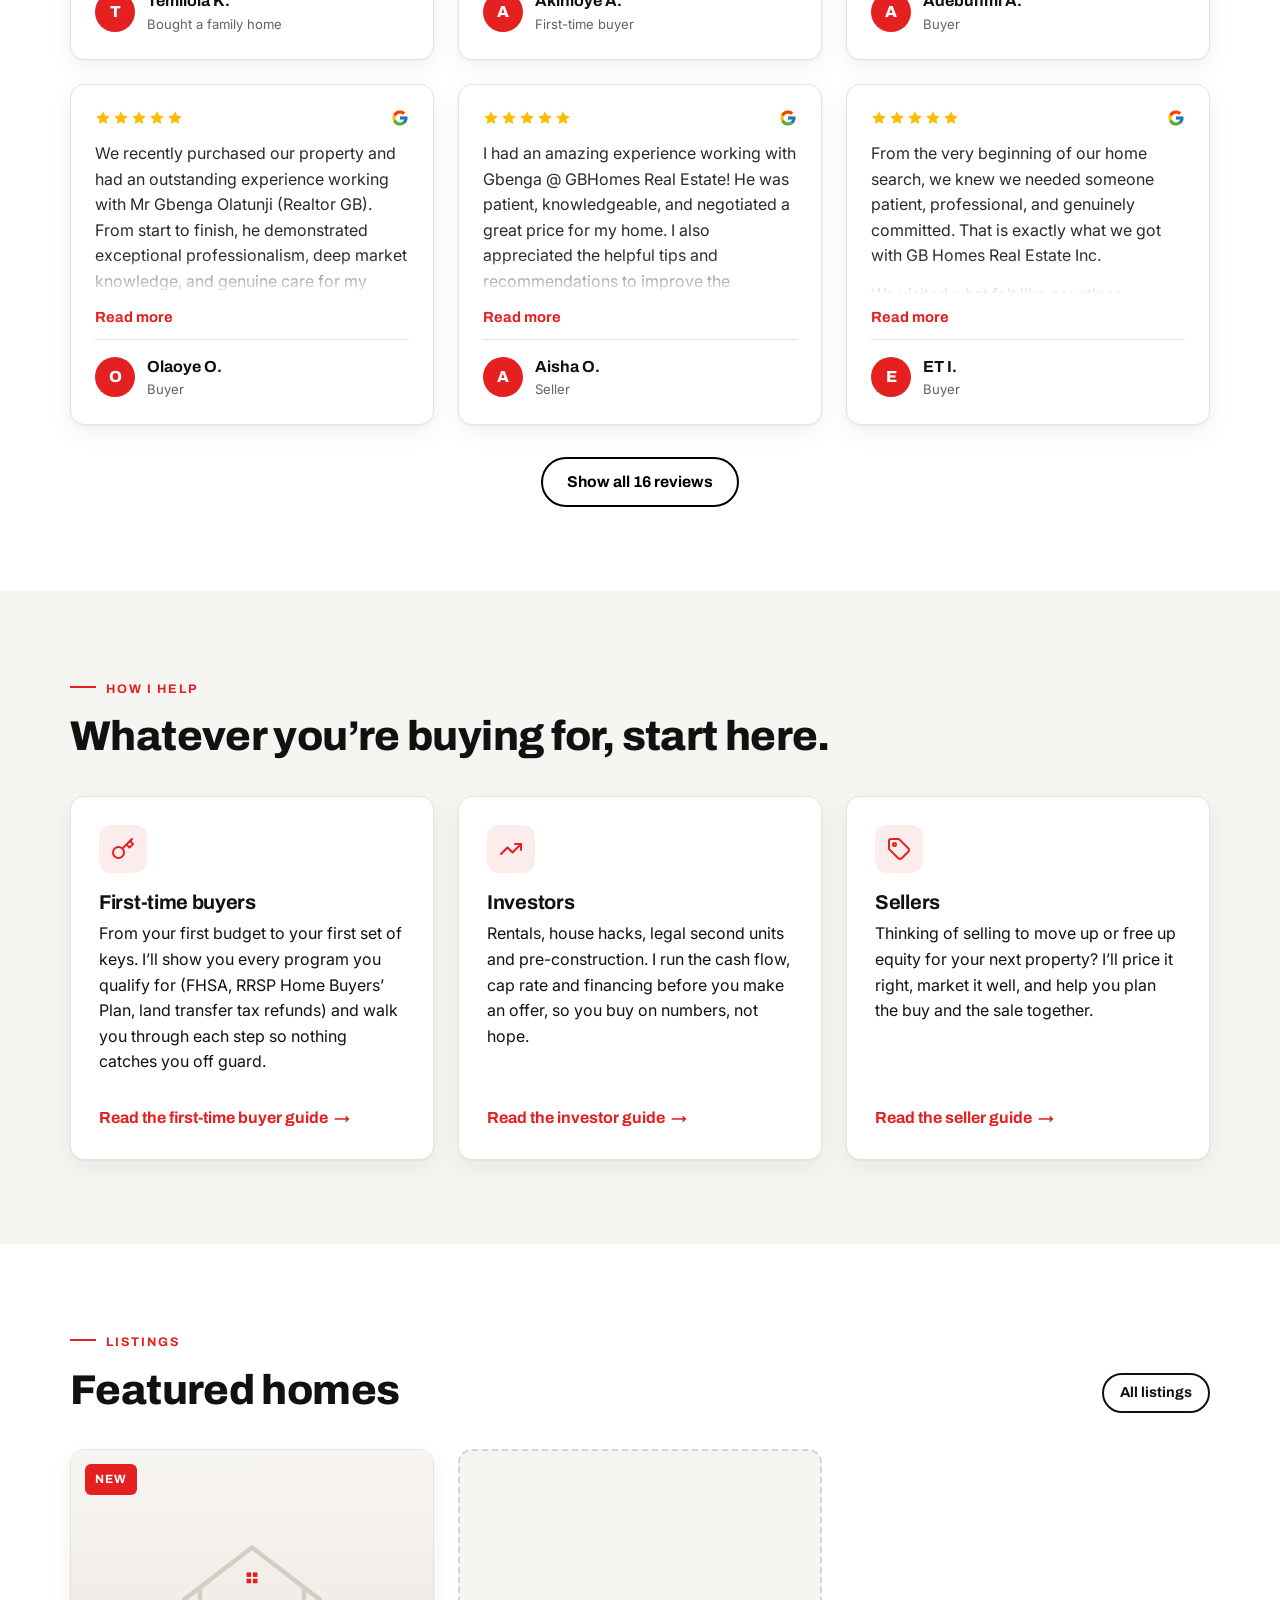
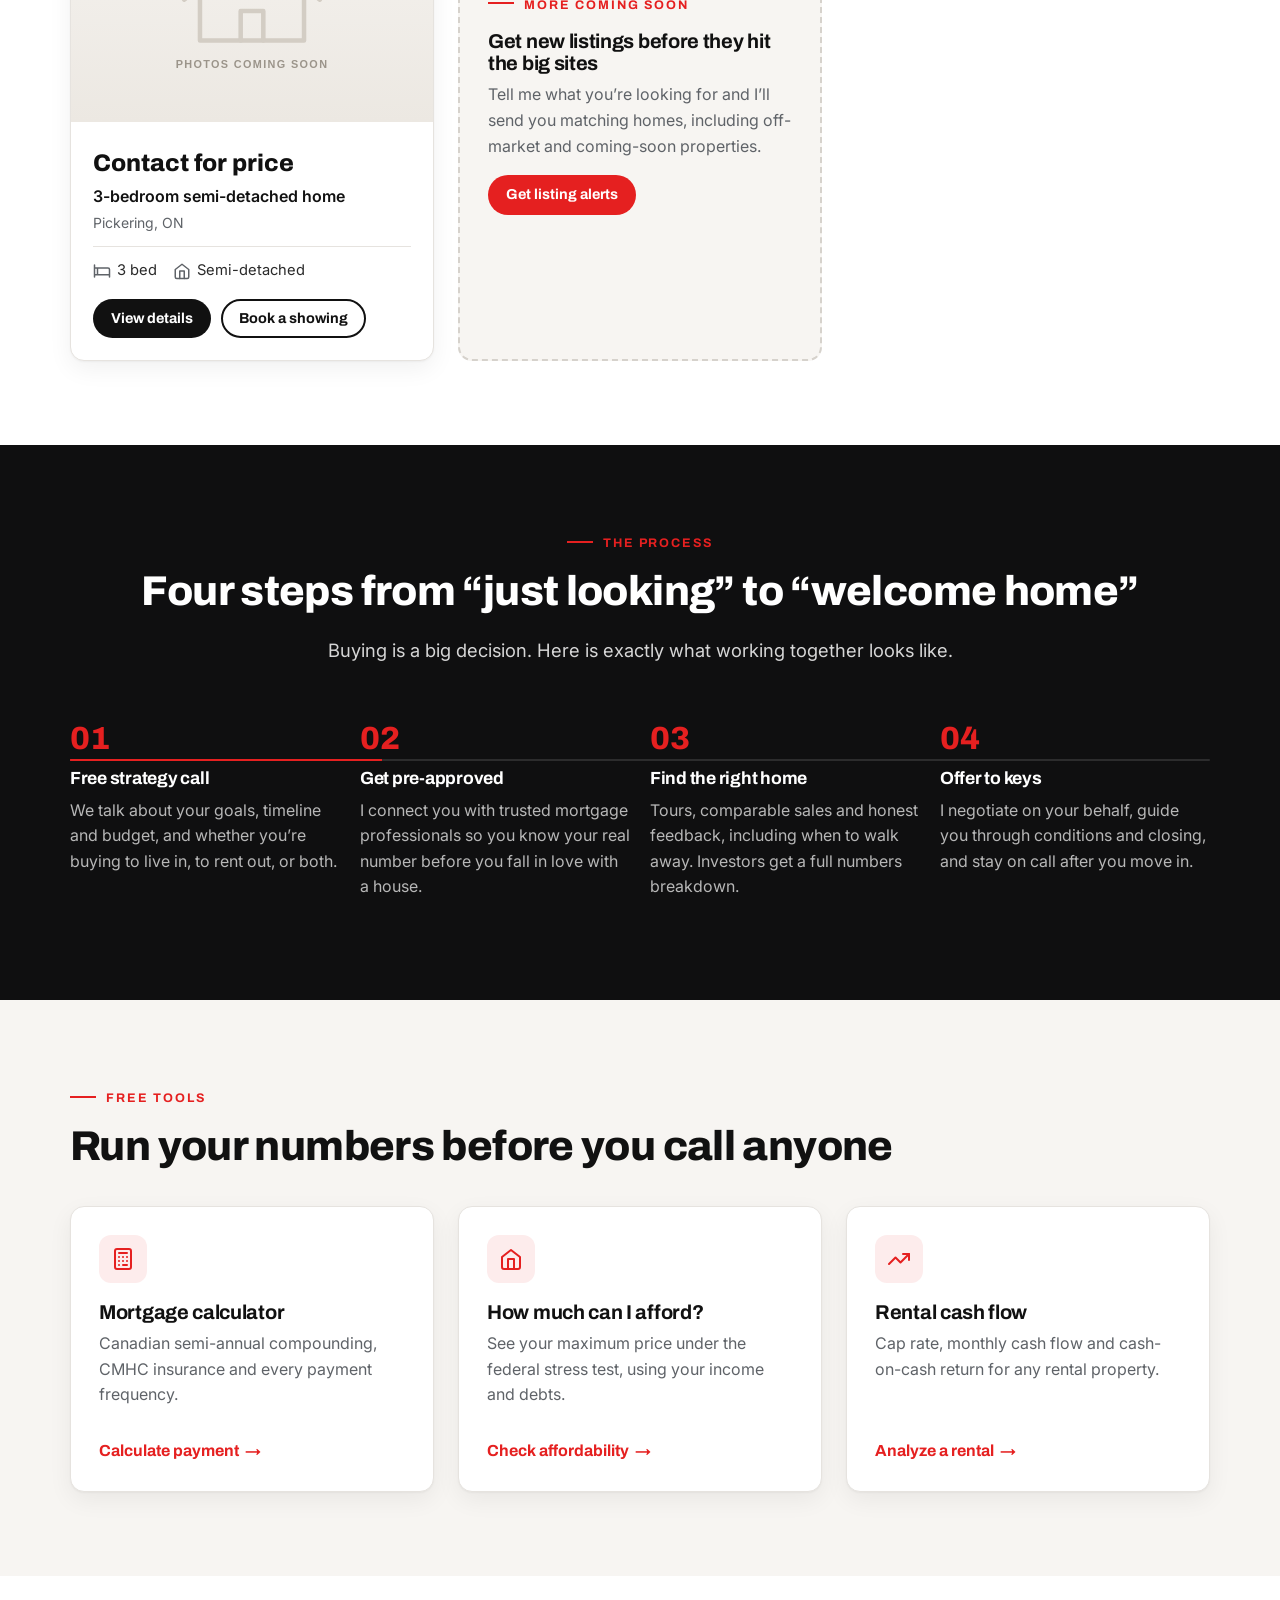
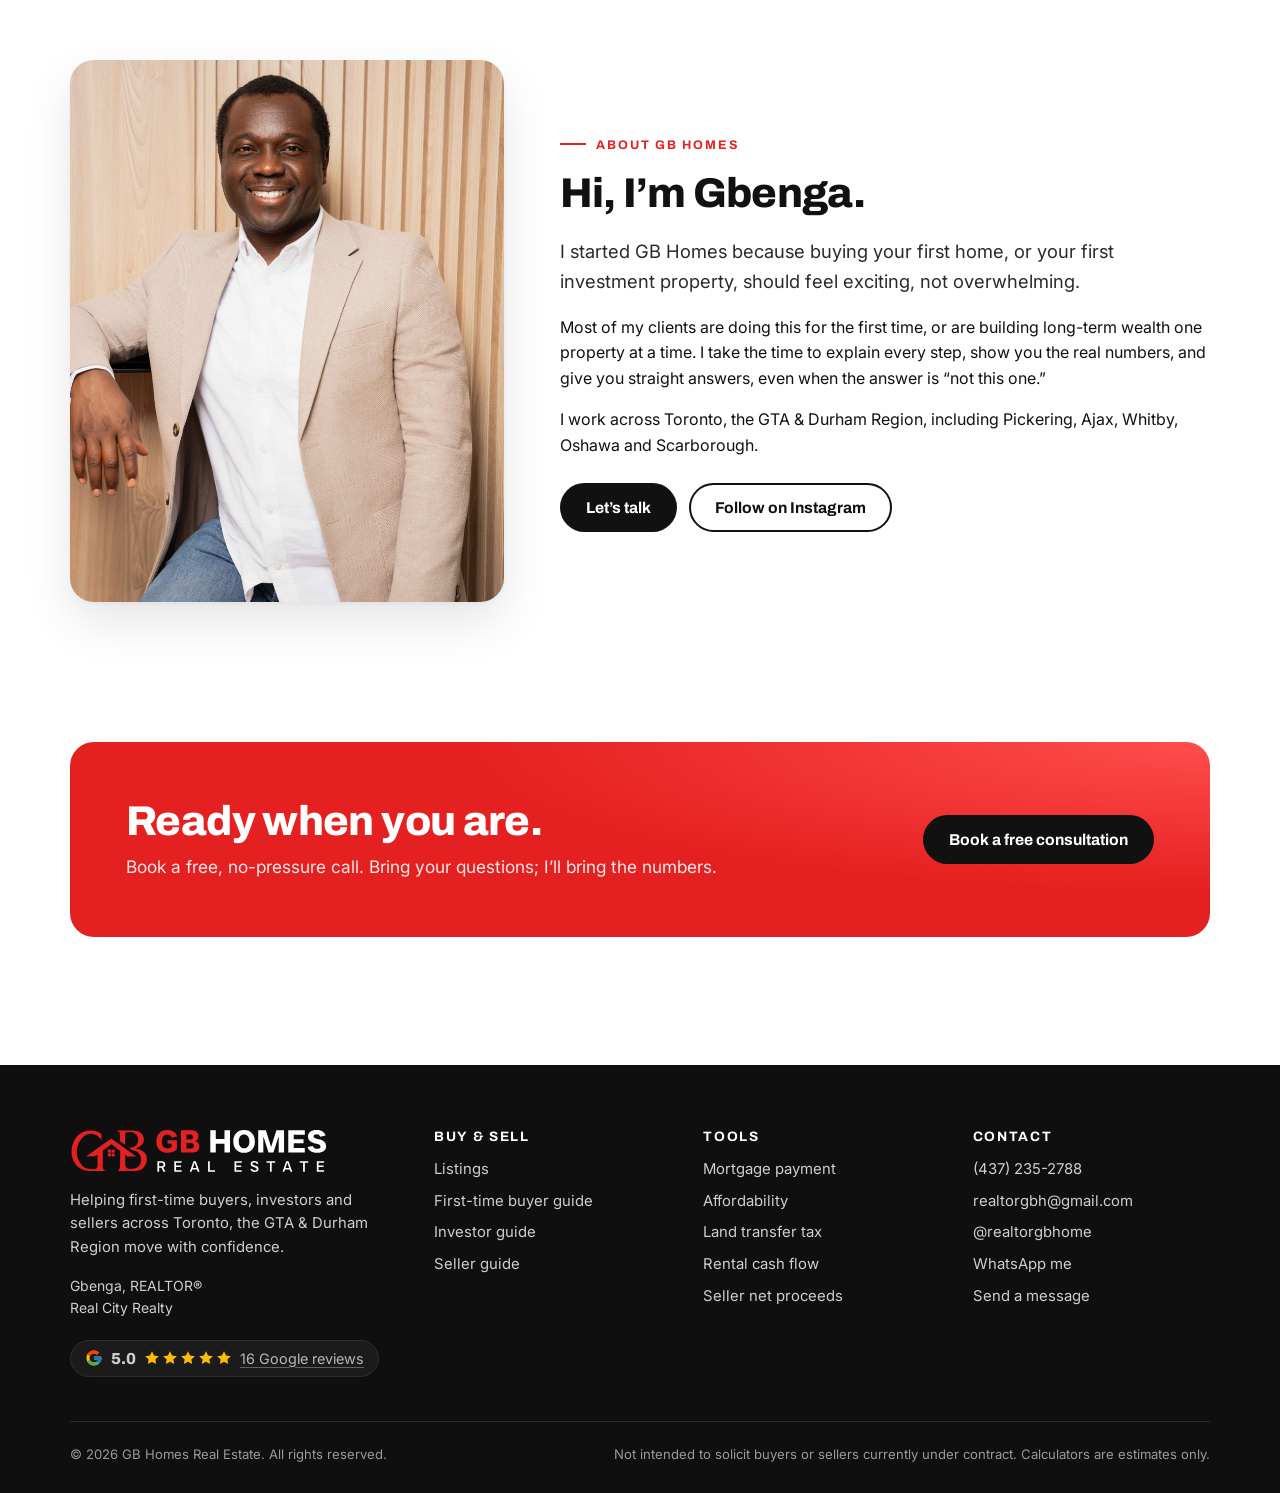
==== commit 1b6ee50f: "Show Google reviews on the site: home page section, rating badges, Leave a review button Co-Authored" ====
--- a/index.html
+++ b/index.html
@@ -13,7 +13,7 @@
 <link rel="preconnect" href="https://fonts.googleapis.com">
 <link rel="preconnect" href="https://fonts.gstatic.com" crossorigin>
 <link href="https://fonts.googleapis.com/css2?family=Archivo:wght@600;700;800&family=Inter:wght@400;500;600&display=swap" rel="stylesheet">
-<link rel="stylesheet" href="css/styles.css?v=sellers20261124">
+<link rel="stylesheet" href="css/styles.css?v=reviews20261126">
 <script>(function(d){try{if(!matchMedia("(prefers-reduced-motion: reduce)").matches){d.classList.add("motion");setTimeout(function(){d.classList.remove("motion")},2500)}}catch(e){}})(document.documentElement)</script>
 </head>
 <body>
@@ -47,6 +47,7 @@
         <li><svg viewBox="0 0 24 24" fill="none" stroke="currentColor" stroke-width="2" stroke-linecap="round" stroke-linejoin="round" aria-hidden="true"><path d="M20 6 9 17l-5-5"/></svg> Investor-focused analysis</li>
         <li><svg viewBox="0 0 24 24" fill="none" stroke="currentColor" stroke-width="2" stroke-linecap="round" stroke-linejoin="round" aria-hidden="true"><path d="M20 6 9 17l-5-5"/></svg> No-pressure advice</li>
       </ul>
+      <a class="g-badge g-badge--hero" href="#reviews" data-google-badge>Rated 5.0 on Google</a>
       <p class="hero-call" data-config-wrap>Call or text <a data-config-href="phone" href="#"><span data-config="phone"></span></a></p>
     </div>
 
@@ -78,6 +79,28 @@
       <p class="muted small" id="qc-note"></p>
       <a class="link-arrow" href="mortgage-calculator.html" id="qc-more">Full calculator with closing costs</a>
     </form>
+  </div>
+</section>
+
+<section class="section reviews" id="reviews" aria-labelledby="reviews-title">
+  <div class="wrap">
+    <div class="reviews-head">
+      <div>
+        <span class="eyebrow">Client reviews</span>
+        <h2 id="reviews-title">What my clients say</h2>
+        <p class="lead">Real reviews from buyers, sellers and renters, straight from Google.</p>
+      </div>
+      <div class="reviews-summary card reveal">
+        <div class="reviews-summary__score"><span data-review-rating>5.0</span><span data-review-stars></span></div>
+        <p class="reviews-summary__count">Based on <a data-review-link="all" href="#"><span data-review-count>Google reviews</span></a></p>
+        <div class="btn-row">
+          <a class="btn btn--red btn--sm" data-review-link="write" href="#">Leave a review</a>
+          <a class="btn btn--ghost btn--sm" data-review-link="all" href="#">Read them on Google</a>
+        </div>
+      </div>
+    </div>
+    <div class="grid grid-3 reviews-grid" id="reviews-grid"></div>
+    <div class="center reviews-more"><button type="button" class="btn btn--ghost" id="reviews-more" hidden>Show all reviews</button></div>
   </div>
 </section>
 
@@ -221,6 +244,7 @@
         <img class="footer-logo" src="assets/brand/logo-horizontal-white.svg" alt="GB Homes Real Estate" width="250" height="44">
         <p>Helping first-time buyers, investors and sellers across <span data-config="serviceArea">Toronto, the GTA &amp; Durham Region</span> move with confidence.</p>
         <p class="small"><span data-config="agentName">Gbenga</span>, <span data-config="registeredTitle"></span><br><span data-config="brokerageName"></span><span data-config-wrap><br><span data-config="brokerageAddress"></span></span></p>
+        <a class="g-badge g-badge--footer" data-google-badge>Rated 5.0 on Google</a>
       </div>
       <div>
         <h4>Buy &amp; sell</h4>
@@ -260,13 +284,15 @@
 </footer>
 <script src="js/vendor/gsap.min.js?v=3.13.0"></script>
 <script src="js/vendor/ScrollTrigger.min.js?v=3.13.0"></script>
-<script src="js/config.js?v=sellers20261124"></script>
-<script src="js/supabase.js?v=sellers20261124"></script>
-<script src="js/site.js?v=sellers20261124"></script>
-<script src="js/finance.js?v=sellers20261124"></script>
-<script src="js/listings-data.js?v=sellers20261124"></script>
-<script src="js/listings.js?v=sellers20261124"></script>
-<script src="js/home.js?v=sellers20261124"></script>
-<script src="js/motion.js?v=sellers20261124"></script>
+<script src="js/config.js?v=reviews20261126"></script>
+<script src="js/supabase.js?v=reviews20261126"></script>
+<script src="js/site.js?v=reviews20261126"></script>
+<script src="js/finance.js?v=reviews20261126"></script>
+<script src="js/listings-data.js?v=reviews20261126"></script>
+<script src="js/listings.js?v=reviews20261126"></script>
+<script src="js/home.js?v=reviews20261126"></script>
+<script src="js/reviews-data.js?v=reviews20261126"></script>
+<script src="js/reviews.js?v=reviews20261126"></script>
+<script src="js/motion.js?v=reviews20261126"></script>
 </body>
 </html>
--- a/css/styles.css
+++ b/css/styles.css
@@ -601,3 +601,78 @@
   .service-card:hover, .program:hover, .listing-card:hover, .listing-card:hover .listing-media img, .service-card:hover .icon-badge { transform: none; }
 }
 .breakdown td:last-child { white-space: nowrap; }
+
+/* ==========================================================================
+   Google reviews (data in js/reviews-data.js, drawn by js/reviews.js)
+   ========================================================================== */
+.g-icon { width: 18px; height: 18px; flex-shrink: 0; }
+.g-stars { display: inline-flex; gap: 2px; vertical-align: middle; }
+.g-stars svg { width: 16px; height: 16px; fill: #fbbc04; }
+.g-stars .off svg { fill: #d9d4ce; }
+
+/* Small "5.0 ★★★★★ 16 Google reviews" pill */
+.g-badge {
+  display: inline-flex; align-items: center; gap: 8px; flex-wrap: wrap;
+  padding: 8px 14px; border-radius: 999px; text-decoration: none;
+  background: #fff; color: var(--ink); border: 1px solid var(--line);
+  font-size: 0.9rem; line-height: 1.2; box-shadow: var(--shadow);
+  transition: transform .2s ease, box-shadow .2s ease;
+}
+.g-badge:hover { transform: translateY(-1px); box-shadow: var(--shadow-lg); }
+.g-badge__score { font-family: var(--font-head); font-weight: 800; font-size: 1rem; }
+.g-badge__count { color: var(--muted); text-decoration: underline; text-underline-offset: 3px; text-decoration-color: rgba(0,0,0,.25); }
+.g-badge--hero { margin-top: 22px; }
+.hero--dark .g-badge--hero, .page-hero--photo .g-badge--hero {
+  background: rgba(255, 255, 255, 0.12); border-color: rgba(255, 255, 255, 0.28); color: #fff;
+  backdrop-filter: blur(8px); -webkit-backdrop-filter: blur(8px); box-shadow: none;
+}
+.hero--dark .g-badge__count, .page-hero--photo .g-badge__count { color: rgba(255, 255, 255, 0.85); text-decoration-color: rgba(255,255,255,.4); }
+.hero--dark .g-stars .off svg, .page-hero--photo .g-stars .off svg { fill: rgba(255, 255, 255, 0.3); }
+.hero .g-badge--hero { display: flex; width: max-content; max-width: 100%; }
+.page-hero .g-badge--hero { display: flex; width: max-content; max-width: 100%; }
+.g-badge--footer { margin-top: 6px; background: #1b1b1c; border-color: #2e2e30; color: #fff; box-shadow: none; }
+.site-footer a.g-badge--footer:hover { color: #fff; }
+.g-badge--footer .g-badge__count { color: #b7b7b7; text-decoration-color: rgba(255,255,255,.3); }
+
+/* Home page section */
+.reviews-head { display: grid; grid-template-columns: 1fr auto; gap: 32px; align-items: end; margin-bottom: 36px; }
+.reviews-head h2 { margin-bottom: 10px; }
+.reviews-head .lead { margin: 0; }
+.reviews-summary { padding: 22px 24px; min-width: 300px; }
+.reviews-summary__score { display: flex; align-items: center; gap: 12px; font-family: var(--font-head); font-weight: 800; font-size: 2.6rem; line-height: 1; }
+.reviews-summary__score .g-stars svg { width: 22px; height: 22px; }
+.reviews-summary__count { margin: 8px 0 16px; color: var(--muted); font-size: 0.95rem; }
+.reviews-summary__count a { color: var(--ink); font-weight: 600; text-underline-offset: 3px; }
+@media (max-width: 760px) {
+  .reviews-head { grid-template-columns: 1fr; align-items: start; }
+  .reviews-summary { min-width: 0; }
+}
+
+.review-card { display: flex; flex-direction: column; gap: 14px; padding: 24px; }
+.review-card[hidden] { display: none; }
+.review-card__top { display: flex; align-items: center; justify-content: space-between; }
+.review-card__text { position: relative; color: var(--ink-2); max-height: 9.6em; overflow: hidden; }
+.review-card__text p { margin: 0 0 0.8em; }
+.review-card__text p:last-child { margin-bottom: 0; }
+.review-card.is-clamped:not(.is-open) .review-card__text::after {
+  content: ""; position: absolute; left: 0; right: 0; bottom: 0; height: 2.4em;
+  background: linear-gradient(rgba(255,255,255,0), #fff);
+}
+.review-card.is-open .review-card__text { max-height: none; }
+.review-card__more {
+  align-self: flex-start; background: none; border: 0; padding: 0; cursor: pointer;
+  font-family: var(--font-head); font-weight: 700; color: var(--red); font-size: 0.92rem;
+}
+.review-card__more[hidden] { display: none; }
+.review-card__by { margin-top: auto; display: flex; align-items: center; gap: 12px; padding-top: 14px; border-top: 1px solid var(--line); }
+.review-card__by strong { display: block; font-family: var(--font-head); }
+.review-card__avatar {
+  width: 40px; height: 40px; border-radius: 50%; display: grid; place-items: center; flex-shrink: 0;
+  background: var(--red); color: #fff; font-family: var(--font-head); font-weight: 800;
+}
+.review-card__tag { display: block; font-size: 0.82rem; color: var(--muted); }
+.review-card { transition: transform .35s cubic-bezier(.2,.7,.2,1), box-shadow .35s ease; }
+.review-card:hover { transform: translateY(-4px); box-shadow: var(--shadow-lg); }
+.reviews-more { margin-top: 32px; }
+.reviews-more .btn[hidden] { display: none; }
+@media (prefers-reduced-motion: reduce) { .review-card:hover, .g-badge:hover { transform: none; } }
